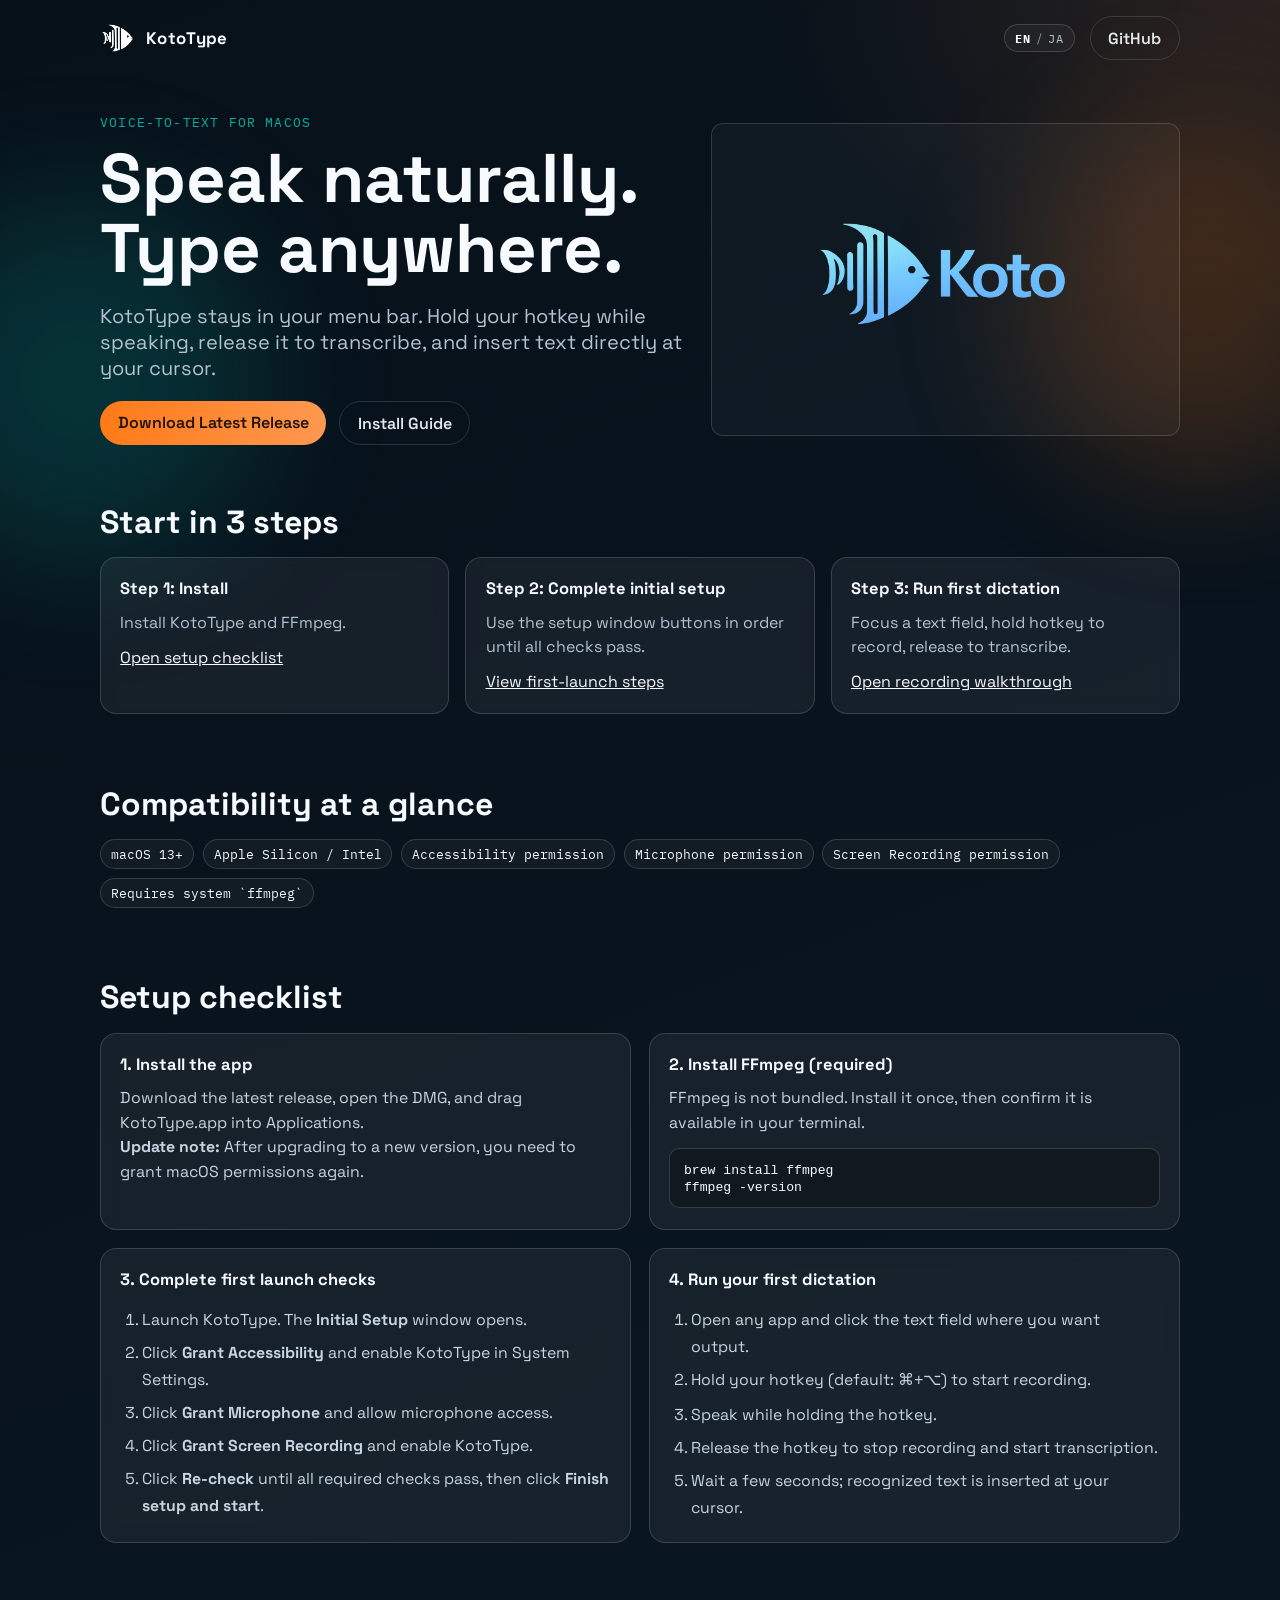
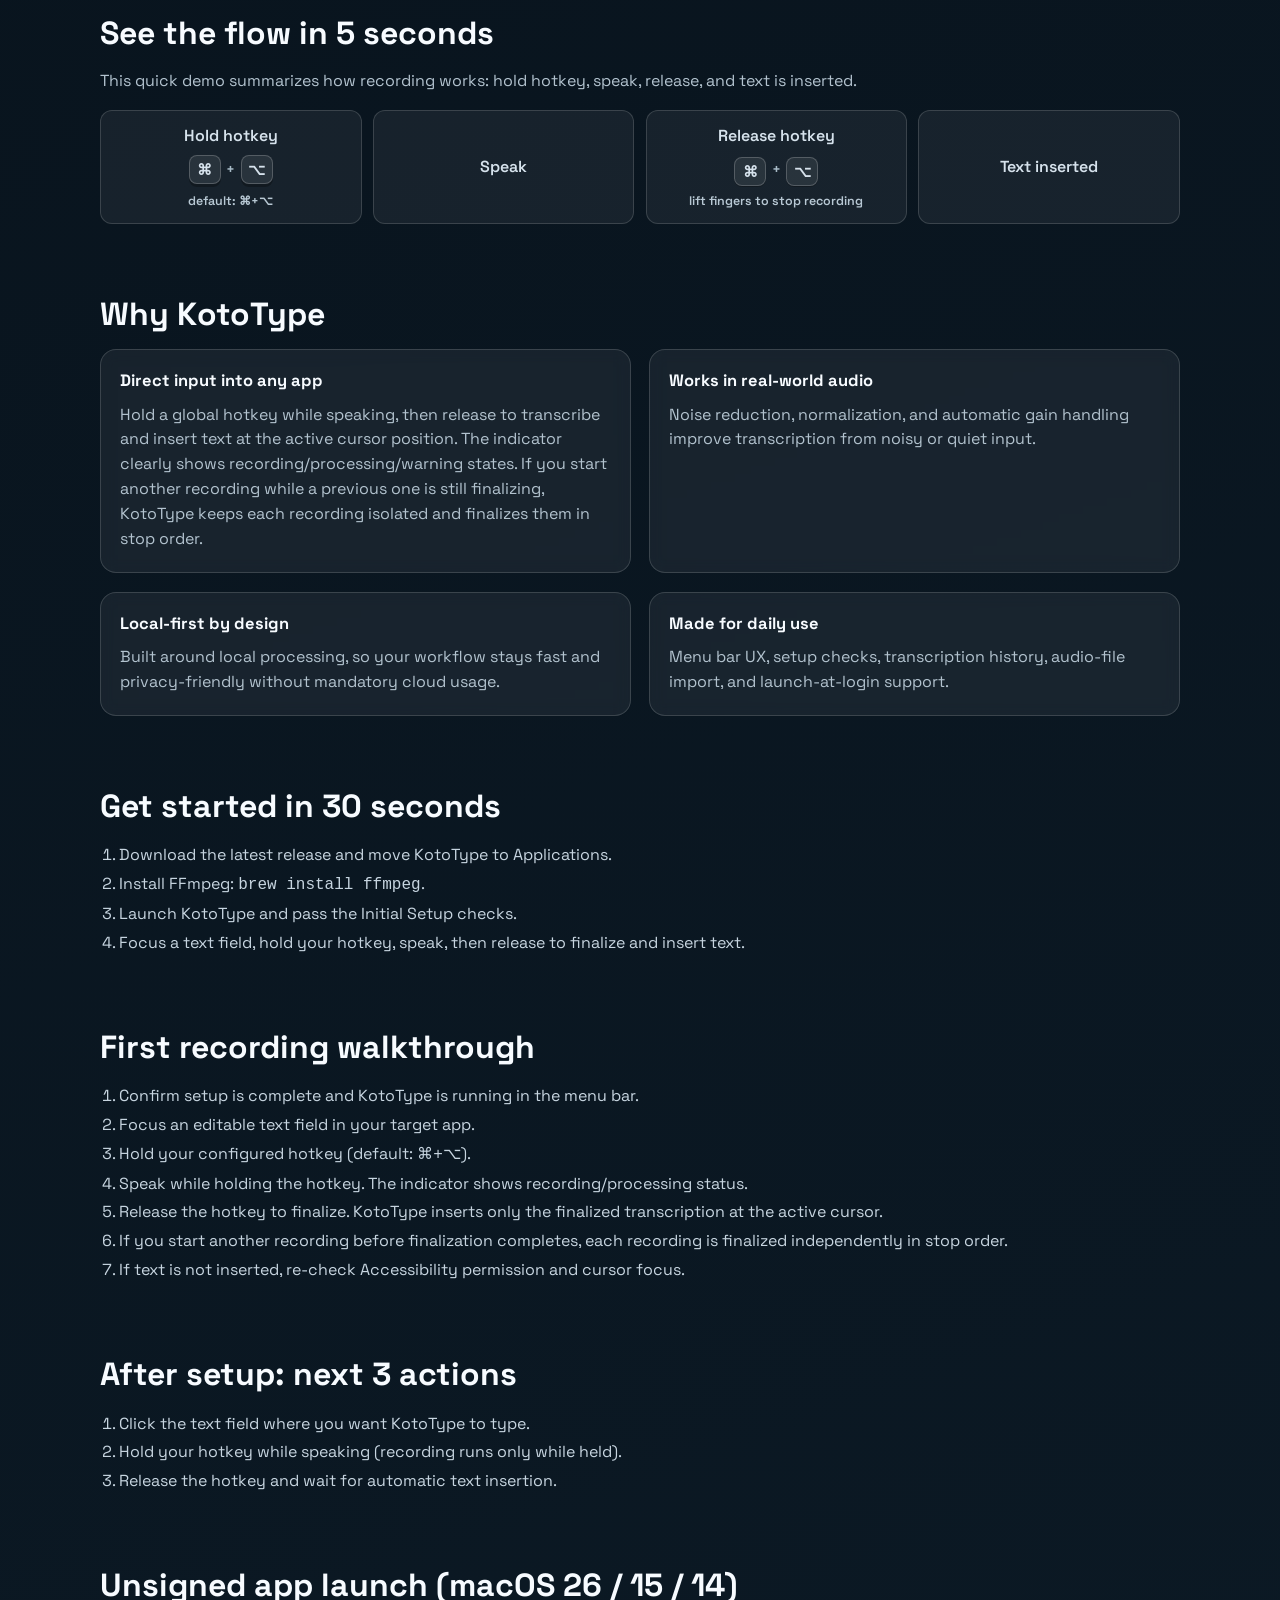
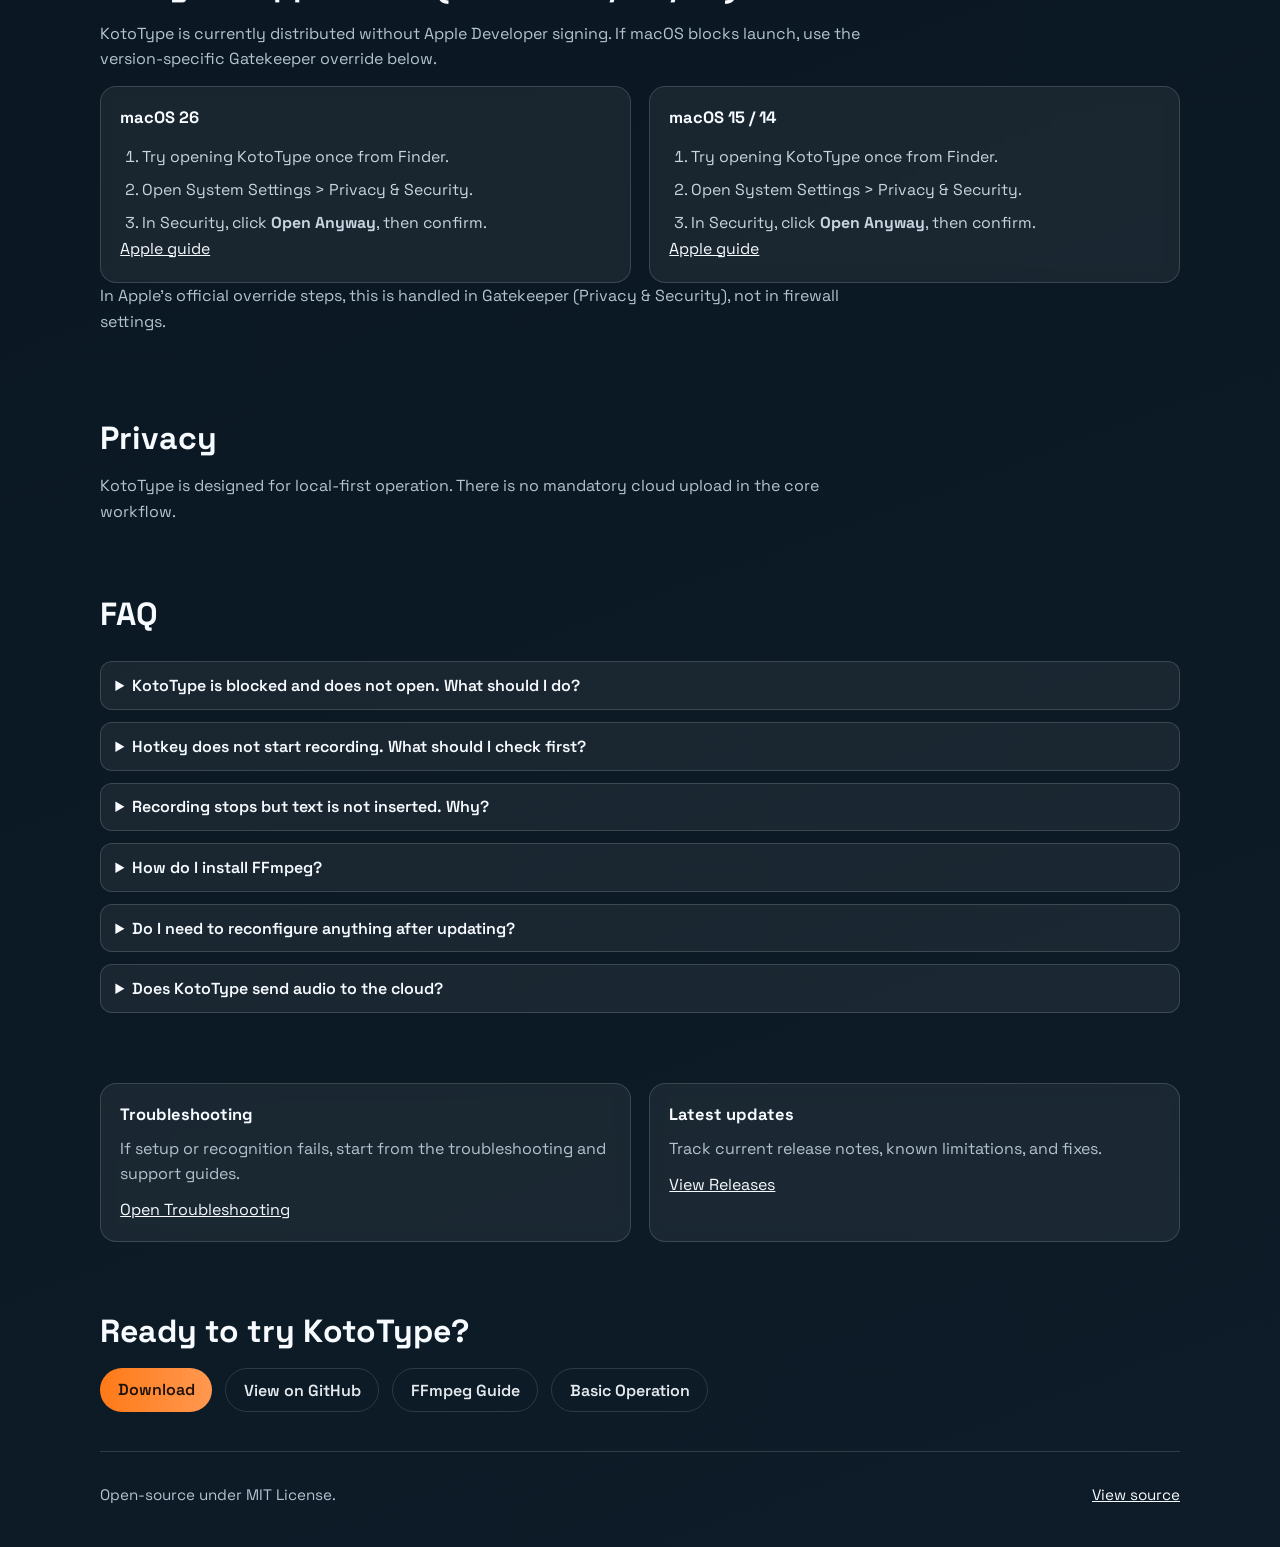
==== docs/index.html @ 1cadffbd "docs: note permission reset after app updates" ====
<!doctype html>
<html lang="en">
  <head>
    <meta charset="UTF-8" />
    <meta name="viewport" content="width=device-width, initial-scale=1.0" />
    <title>KotoType | Voice-to-Text for macOS</title>
    <meta
      name="description"
      content="KotoType is a local-first voice-to-text app for macOS. Hold your hotkey to record, release to transcribe, and insert text at your cursor."
    />
    <meta name="robots" content="index,follow,max-image-preview:large" />
    <meta
      name="google-site-verification"
      content="pGpaqomDQhOY9S0FpVai7gdUDKDtDe-g0eMbrpNUkTs"
    />
    <meta name="theme-color" content="#0b1020" />
    <link rel="canonical" href="https://ymuichiro.github.io/koto-type/" />
    <link
      rel="alternate"
      hreflang="en"
      href="https://ymuichiro.github.io/koto-type/"
    />
    <link
      rel="alternate"
      hreflang="ja"
      href="https://ymuichiro.github.io/koto-type/ja/index.html"
    />
    <link
      rel="alternate"
      hreflang="x-default"
      href="https://ymuichiro.github.io/koto-type/"
    />
    <meta property="og:type" content="website" />
    <meta property="og:site_name" content="KotoType" />
    <meta property="og:locale" content="en_US" />
    <meta property="og:locale:alternate" content="ja_JP" />
    <meta property="og:title" content="KotoType | Voice-to-Text for macOS" />
    <meta
      property="og:description"
      content="Speak naturally and insert text directly at your cursor. KotoType is a local-first voice-to-text app for macOS."
    />
    <meta property="og:url" content="https://ymuichiro.github.io/koto-type/" />
    <meta
      property="og:image"
      content="https://ymuichiro.github.io/koto-type/assets/og-image-1200x630.png"
    />
    <meta property="og:image:width" content="1200" />
    <meta property="og:image:height" content="630" />
    <meta
      property="og:image:alt"
      content="KotoType: Speak naturally. Type anywhere on macOS."
    />
    <meta name="twitter:card" content="summary_large_image" />
    <meta name="twitter:title" content="KotoType | Voice-to-Text for macOS" />
    <meta
      name="twitter:description"
      content="Speak naturally and insert text directly at your cursor with a local-first macOS dictation workflow."
    />
    <meta
      name="twitter:image"
      content="https://ymuichiro.github.io/koto-type/assets/og-image-1200x630.png"
    />
    <meta
      name="twitter:image:alt"
      content="KotoType: Speak naturally. Type anywhere on macOS."
    />
    <link rel="preconnect" href="https://fonts.googleapis.com" />
    <link rel="preconnect" href="https://fonts.gstatic.com" crossorigin />
    <link
      href="https://fonts.googleapis.com/css2?family=Space+Grotesk:wght@400;500;700&family=IBM+Plex+Mono:wght@400;600&display=swap"
      rel="stylesheet"
    />
    <link rel="icon" type="image/png" href="./assets/icon.png" />
    <link rel="apple-touch-icon" href="./assets/icon.png" />
    <link rel="stylesheet" href="./styles.css" />
    <script type="application/ld+json">
      {
        "@context": "https://schema.org",
        "@type": "SoftwareApplication",
        "name": "KotoType",
        "applicationCategory": "ProductivityApplication",
        "operatingSystem": "macOS",
        "offers": {
          "@type": "Offer",
          "price": "0",
          "priceCurrency": "USD"
        },
        "url": "https://ymuichiro.github.io/koto-type/",
        "description": "KotoType is a local-first voice-to-text app for macOS that inserts transcribed text directly at your cursor.",
        "image": "https://ymuichiro.github.io/koto-type/assets/og-image-1200x630.png"
      }
    </script>
  </head>
  <body>
    <div class="bg-glow bg-glow-left" aria-hidden="true"></div>
    <div class="bg-glow bg-glow-right" aria-hidden="true"></div>
    <header class="site-header">
      <img class="logo" src="./assets/icon-light.png" alt="KotoType icon" />
      <span class="brand">KotoType</span>
      <nav class="lang-switch" aria-label="Language switcher">
        <a class="lang-link active" href="./en/index.html" lang="en" aria-current="page">EN</a>
        <span class="lang-divider" aria-hidden="true">/</span>
        <a class="lang-link" href="./ja/index.html" lang="ja">JA</a>
      </nav>
      <a class="btn btn-ghost header-github" href="https://github.com/ymuichiro/koto-type" target="_blank" rel="noreferrer">GitHub</a>
    </header>

    <main>
      <section class="hero reveal">
        <div class="hero-main">
          <p class="eyebrow">Voice-to-Text for macOS</p>
          <h1>Speak naturally. Type anywhere.</h1>
          <p class="lead">
            KotoType stays in your menu bar. Hold your hotkey while speaking, release it to transcribe, and insert text directly at your cursor.
          </p>
          <div class="hero-actions">
            <a class="btn btn-primary" href="https://github.com/ymuichiro/koto-type/releases/latest" target="_blank" rel="noreferrer">Download Latest Release</a>
            <a class="btn btn-ghost" href="https://github.com/ymuichiro/koto-type#installation" target="_blank" rel="noreferrer">Install Guide</a>
          </div>
        </div>
        <img class="hero-banner" src="./assets/banner.png" alt="KotoType banner" />
      </section>

      <section class="quickstart reveal">
        <h2>Start in 3 steps</h2>
        <div class="quickstart-grid">
          <article class="card">
            <h3>Step 1: Install</h3>
            <p>Install KotoType and FFmpeg.</p>
            <a href="#setup-checklist">Open setup checklist</a>
          </article>
          <article class="card">
            <h3>Step 2: Complete initial setup</h3>
            <p>Use the setup window buttons in order until all checks pass.</p>
            <a href="#setup-checklist">View first-launch steps</a>
          </article>
          <article class="card">
            <h3>Step 3: Run first dictation</h3>
            <p>Focus a text field, hold hotkey to record, release to transcribe.</p>
            <a href="#first-recording">Open recording walkthrough</a>
          </article>
        </div>
      </section>

      <section class="compat reveal">
        <h2>Compatibility at a glance</h2>
        <div class="chip-row">
          <span class="chip">macOS 13+</span>
          <span class="chip">Apple Silicon / Intel</span>
          <span class="chip">Accessibility permission</span>
          <span class="chip">Microphone permission</span>
          <span class="chip">Screen Recording permission</span>
          <span class="chip">Requires system `ffmpeg`</span>
        </div>
      </section>

      <section class="setup reveal" id="setup-checklist">
        <h2>Setup checklist</h2>
        <div class="grid">
          <article class="card">
            <h3>1. Install the app</h3>
            <p>Download the latest release, open the DMG, and drag KotoType.app into Applications.</p>
            <p><strong>Update note:</strong> After upgrading to a new version, you need to grant macOS permissions again.</p>
          </article>
          <article class="card">
            <h3>2. Install FFmpeg (required)</h3>
            <p>FFmpeg is not bundled. Install it once, then confirm it is available in your terminal.</p>
            <pre class="command"><code>brew install ffmpeg
ffmpeg -version</code></pre>
          </article>
          <article class="card">
            <h3>3. Complete first launch checks</h3>
            <ol>
              <li>Launch KotoType. The <strong>Initial Setup</strong> window opens.</li>
              <li>Click <strong>Grant Accessibility</strong> and enable KotoType in System Settings.</li>
              <li>Click <strong>Grant Microphone</strong> and allow microphone access.</li>
              <li>Click <strong>Grant Screen Recording</strong> and enable KotoType.</li>
              <li>Click <strong>Re-check</strong> until all required checks pass, then click <strong>Finish setup and start</strong>.</li>
            </ol>
          </article>
          <article class="card">
            <h3>4. Run your first dictation</h3>
            <ol>
              <li>Open any app and click the text field where you want output.</li>
              <li>Hold your hotkey (default: <code>⌘+⌥</code>) to start recording.</li>
              <li>Speak while holding the hotkey.</li>
              <li>Release the hotkey to stop recording and start transcription.</li>
              <li>Wait a few seconds; recognized text is inserted at your cursor.</li>
            </ol>
          </article>
        </div>
      </section>

      <section class="demo reveal">
        <h2>See the flow in 5 seconds</h2>
        <p class="section-copy">
          This quick demo summarizes how recording works: hold hotkey, speak, release, and text is inserted.
        </p>
        <div class="demo-strip" aria-label="Quick visual walkthrough">
          <div class="demo-step demo-step-hold">
            <span class="demo-step-label">Hold hotkey</span>
            <span class="hotkey-visual" aria-hidden="true">
              <span class="keycap">⌘</span>
              <span class="key-plus">+</span>
              <span class="keycap">⌥</span>
            </span>
            <span class="demo-step-sub">default: ⌘+⌥</span>
          </div>
          <div class="demo-step">Speak</div>
          <div class="demo-step demo-step-release">
            <span class="demo-step-label">Release hotkey</span>
            <span class="hotkey-visual" aria-hidden="true">
              <span class="keycap">⌘</span>
              <span class="key-plus">+</span>
              <span class="keycap">⌥</span>
            </span>
            <span class="demo-step-sub">lift fingers to stop recording</span>
          </div>
          <div class="demo-step">Text inserted</div>
        </div>
      </section>

      <section class="strengths">
        <h2 class="reveal">Why KotoType</h2>
        <div class="grid">
          <article class="card reveal">
            <h3>Direct input into any app</h3>
            <p>
              Hold a global hotkey while speaking, then release to transcribe and insert text at the active cursor position.
              The indicator clearly shows recording/processing/warning states.
              If you start another recording while a previous one is still finalizing, KotoType keeps each recording isolated and finalizes them in stop order.
            </p>
          </article>
          <article class="card reveal">
            <h3>Works in real-world audio</h3>
            <p>
              Noise reduction, normalization, and automatic gain handling improve transcription from noisy or quiet input.
            </p>
          </article>
          <article class="card reveal">
            <h3>Local-first by design</h3>
            <p>
              Built around local processing, so your workflow stays fast and privacy-friendly without mandatory cloud usage.
            </p>
          </article>
          <article class="card reveal">
            <h3>Made for daily use</h3>
            <p>
              Menu bar UX, setup checks, transcription history, audio-file import, and launch-at-login support.
            </p>
          </article>
        </div>
      </section>

      <section class="flow reveal">
        <h2>Get started in 30 seconds</h2>
        <ol>
          <li>Download the latest release and move KotoType to Applications.</li>
          <li>Install FFmpeg: <code>brew install ffmpeg</code>.</li>
          <li>Launch KotoType and pass the Initial Setup checks.</li>
          <li>Focus a text field, hold your hotkey, speak, then release to finalize and insert text.</li>
        </ol>
      </section>

      <section class="flow reveal" id="first-recording">
        <h2>First recording walkthrough</h2>
        <ol>
          <li>Confirm setup is complete and KotoType is running in the menu bar.</li>
          <li>Focus an editable text field in your target app.</li>
          <li>Hold your configured hotkey (default: <code>⌘+⌥</code>).</li>
          <li>Speak while holding the hotkey. The indicator shows recording/processing status.</li>
          <li>Release the hotkey to finalize. KotoType inserts only the finalized transcription at the active cursor.</li>
          <li>If you start another recording before finalization completes, each recording is finalized independently in stop order.</li>
          <li>If text is not inserted, re-check Accessibility permission and cursor focus.</li>
        </ol>
      </section>

      <section class="flow reveal">
        <h2>After setup: next 3 actions</h2>
        <ol>
          <li>Click the text field where you want KotoType to type.</li>
          <li>Hold your hotkey while speaking (recording runs only while held).</li>
          <li>Release the hotkey and wait for automatic text insertion.</li>
        </ol>
      </section>

      <section class="setup reveal">
        <h2>Unsigned app launch (macOS 26 / 15 / 14)</h2>
        <p class="section-copy">
          KotoType is currently distributed without Apple Developer signing. If macOS blocks launch, use the version-specific Gatekeeper override below.
        </p>
        <div class="grid">
          <article class="card">
            <h3>macOS 26</h3>
            <ol>
              <li>Try opening KotoType once from Finder.</li>
              <li>Open System Settings &gt; Privacy &amp; Security.</li>
              <li>In Security, click <strong>Open Anyway</strong>, then confirm.</li>
            </ol>
            <p><a href="https://support.apple.com/guide/mac-help/open-a-mac-app-from-an-unknown-developer-mh40616/mac" target="_blank" rel="noreferrer">Apple guide</a></p>
          </article>
          <article class="card">
            <h3>macOS 15 / 14</h3>
            <ol>
              <li>Try opening KotoType once from Finder.</li>
              <li>Open System Settings &gt; Privacy &amp; Security.</li>
              <li>In Security, click <strong>Open Anyway</strong>, then confirm.</li>
            </ol>
            <p><a href="https://support.apple.com/guide/mac-help/open-a-mac-app-from-an-unknown-developer-mh40616/mac" target="_blank" rel="noreferrer">Apple guide</a></p>
          </article>
        </div>
        <p class="section-copy">In Apple’s official override steps, this is handled in Gatekeeper (Privacy &amp; Security), not in firewall settings.</p>
      </section>

      <section class="privacy reveal">
        <h2>Privacy</h2>
        <p class="section-copy">
          KotoType is designed for local-first operation. There is no mandatory cloud upload in the core workflow.
        </p>
      </section>

      <section class="faq reveal">
        <h2>FAQ</h2>
        <details>
          <summary>KotoType is blocked and does not open. What should I do?</summary>
          <p>Open System Settings &gt; Privacy &amp; Security and click <code>Open Anyway</code> for KotoType, then reopen the app.</p>
        </details>
        <details>
          <summary>Hotkey does not start recording. What should I check first?</summary>
          <p>Re-check Accessibility permission and confirm KotoType is enabled in System Settings &gt; Privacy &amp; Security &gt; Accessibility.</p>
        </details>
        <details>
          <summary>Recording stops but text is not inserted. Why?</summary>
          <p>Make sure the target app has an active editable cursor and re-check Accessibility permission from the setup window.</p>
        </details>
        <details>
          <summary>How do I install FFmpeg?</summary>
          <p>Run <code>brew install ffmpeg</code> in Terminal, then verify with <code>ffmpeg -version</code>.</p>
        </details>
        <details>
          <summary>Do I need to reconfigure anything after updating?</summary>
          <p>Yes. After upgrading to a new version, macOS permissions for <code>Accessibility</code>, <code>Microphone</code>, and <code>Screen Recording</code> need to be granted again. Restart KotoType if needed and complete the setup checks again before dictation.</p>
        </details>
        <details>
          <summary>Does KotoType send audio to the cloud?</summary>
          <p>Core usage is local-first and does not require mandatory cloud upload.</p>
        </details>
      </section>

      <section class="support-grid reveal">
        <article class="card">
          <h3>Troubleshooting</h3>
          <p>If setup or recognition fails, start from the troubleshooting and support guides.</p>
          <a href="https://github.com/ymuichiro/koto-type#troubleshooting" target="_blank" rel="noreferrer">Open Troubleshooting</a>
        </article>
        <article class="card">
          <h3>Latest updates</h3>
          <p>Track current release notes, known limitations, and fixes.</p>
          <a href="https://github.com/ymuichiro/koto-type/releases" target="_blank" rel="noreferrer">View Releases</a>
        </article>
      </section>

      <section class="cta-block reveal">
        <h2>Ready to try KotoType?</h2>
        <div class="hero-actions">
          <a class="btn btn-primary" href="https://github.com/ymuichiro/koto-type/releases/latest" target="_blank" rel="noreferrer">Download</a>
          <a class="btn btn-ghost btn-inline" href="https://github.com/ymuichiro/koto-type" target="_blank" rel="noreferrer">View on GitHub</a>
          <a class="btn btn-ghost btn-inline" href="https://github.com/ymuichiro/koto-type#install-ffmpeg-required" target="_blank" rel="noreferrer">FFmpeg Guide</a>
          <a class="btn btn-ghost btn-inline" href="https://github.com/ymuichiro/koto-type#basic-operation" target="_blank" rel="noreferrer">Basic Operation</a>
        </div>
      </section>
    </main>

    <footer class="site-footer reveal">
      <p>Open-source under MIT License.</p>
      <a href="https://github.com/ymuichiro/koto-type" target="_blank" rel="noreferrer">View source</a>
    </footer>

    <script src="./script.js"></script>
  </body>
</html>
---- docs/styles.css ----
:root {
  --bg: #07111a;
  --bg-soft: #0d1c28;
  --text: #f7fbff;
  --muted: #b3c3cf;
  --brand: #ff7a18;
  --brand-2: #00b3a4;
  --card: rgba(255, 255, 255, 0.06);
  --card-border: rgba(255, 255, 255, 0.15);
}

* {
  box-sizing: border-box;
}

html,
body {
  margin: 0;
  padding: 0;
}

body {
  font-family: "Space Grotesk", "Avenir Next", "Segoe UI", sans-serif;
  color: var(--text);
  background:
    radial-gradient(900px 600px at 15% -15%, #153447 0%, rgba(21, 52, 71, 0) 60%),
    radial-gradient(800px 500px at 100% 0%, #2b2320 0%, rgba(43, 35, 32, 0) 65%),
    linear-gradient(160deg, var(--bg) 0%, var(--bg-soft) 100%);
  min-height: 100vh;
}

.bg-glow {
  position: fixed;
  width: 360px;
  height: 360px;
  border-radius: 50%;
  filter: blur(70px);
  opacity: 0.2;
  pointer-events: none;
  z-index: -1;
}

.bg-glow-left {
  background: var(--brand-2);
  left: -100px;
  top: 200px;
}

.bg-glow-right {
  background: var(--brand);
  right: -100px;
  top: 120px;
}

.site-header,
main,
.site-footer {
  width: min(1080px, calc(100% - 2.8rem));
  margin: 0 auto;
}

.site-header {
  display: flex;
  align-items: center;
  gap: 0.75rem;
  padding: 1rem 0;
}

.logo {
  width: 34px;
  height: 34px;
}

.brand {
  font-size: 1.05rem;
  font-weight: 700;
  letter-spacing: 0.02em;
}

.btn {
  display: inline-block;
  text-decoration: none;
  font-weight: 600;
  border-radius: 999px;
  padding: 0.66rem 1.1rem;
  transition: transform 160ms ease, opacity 160ms ease, border-color 160ms ease;
}

.btn:hover {
  transform: translateY(-1px);
}

.btn-primary {
  background: linear-gradient(90deg, var(--brand) 0%, #ff9850 100%);
  color: #1f1208;
}

.btn-ghost {
  border: 1px solid var(--card-border);
  color: var(--text);
  opacity: 0.92;
}

.lang-switch {
  margin-left: auto;
  display: inline-flex;
  align-items: center;
  gap: 0.4rem;
  padding: 0.3rem 0.62rem;
  border-radius: 999px;
  border: 1px solid var(--card-border);
  background: rgba(255, 255, 255, 0.04);
}

.lang-link {
  text-decoration: none;
  font-family: "IBM Plex Mono", "SF Mono", Menlo, monospace;
  text-transform: uppercase;
  letter-spacing: 0.06em;
  color: var(--muted);
  font-size: 0.78rem;
  line-height: 1;
}

.lang-link:hover {
  color: var(--text);
}

.lang-link.active {
  color: var(--text);
  font-weight: 700;
}

.lang-divider {
  color: #7f95a4;
  font-size: 0.76rem;
}

.site-header .header-github {
  margin-left: 0.2rem;
}

.hero {
  display: grid;
  grid-template-columns: minmax(0, 1.2fr) minmax(280px, 0.95fr);
  grid-template-areas: "main banner";
  gap: 1.15rem 1.2rem;
  align-items: center;
  padding: 2.4rem 0 1.4rem;
}

.hero-main {
  grid-area: main;
}

.eyebrow {
  font-family: "IBM Plex Mono", "SF Mono", Menlo, monospace;
  text-transform: uppercase;
  letter-spacing: 0.09em;
  color: var(--brand-2);
  font-size: 0.82rem;
  margin: 0;
}

h1 {
  margin: 0.7rem 0;
  line-height: 1.02;
  font-size: clamp(2rem, 6.3vw, 4.3rem);
}

.lead {
  color: var(--muted);
  max-width: 720px;
  font-size: clamp(1rem, 2.2vw, 1.25rem);
}

.hero-actions {
  display: flex;
  flex-wrap: wrap;
  gap: 0.8rem;
  margin-top: 1.1rem;
}

.hero-banner {
  grid-area: banner;
  width: 100%;
  max-width: 520px;
  justify-self: end;
  margin-top: 0;
  border-radius: 12px;
  border: 1px solid var(--card-border);
  background: rgba(255, 255, 255, 0.03);
}

section {
  padding: 2.2rem 0;
}

h2 {
  font-size: clamp(1.4rem, 3.2vw, 2rem);
  line-height: 1.2;
  margin: 0 0 1rem;
}

.section-copy {
  margin: 0;
  color: var(--muted);
  line-height: 1.6;
  max-width: 760px;
}

.grid {
  display: grid;
  grid-template-columns: repeat(2, minmax(0, 1fr));
  gap: 1.15rem;
}

.quickstart-grid {
  display: grid;
  grid-template-columns: repeat(3, minmax(0, 1fr));
  gap: 1rem;
}

.quickstart .card a {
  display: inline-block;
  margin-top: 0.7rem;
  color: var(--text);
}

.card {
  background: var(--card);
  border: 1px solid var(--card-border);
  border-radius: 16px;
  padding: 1.25rem 1.2rem 1.3rem;
  backdrop-filter: blur(7px);
}

.card h3 {
  margin: 0 0 0.72rem;
  font-size: 1.03rem;
}

.card p {
  margin: 0;
  color: var(--muted);
  line-height: 1.55;
}

.card ol {
  margin: 0.7rem 0 0;
  padding-left: 1.2rem;
  color: var(--muted);
  line-height: 1.6;
}

.setup .card p,
.setup .card ol {
  color: #c7d5e0;
  font-size: 0.99rem;
}

.setup .card li + li {
  margin-top: 0.36rem;
}

.setup .card ol {
  margin-top: 0.95rem;
  padding-left: 1.35rem;
  line-height: 1.72;
}

.setup .section-copy {
  margin-bottom: 0.9rem;
}

.card a {
  color: var(--text);
}

.command {
  margin: 0.8rem 0 0;
  padding: 0.75rem 0.85rem;
  border-radius: 10px;
  border: 1px solid var(--card-border);
  background: rgba(0, 0, 0, 0.25);
  color: var(--text);
  font-family: "IBM Plex Mono", "SF Mono", Menlo, monospace;
  font-size: 0.82rem;
  overflow-x: auto;
}

.flow ol {
  margin: 0;
  padding-left: 1.2rem;
  color: #c7d5e0;
  font-size: 1rem;
  line-height: 1.8;
}

.demo-strip {
  margin-top: 1rem;
  display: grid;
  grid-template-columns: repeat(4, minmax(0, 1fr));
  gap: 0.7rem;
}

.demo-step {
  border: 1px solid var(--card-border);
  border-radius: 12px;
  background: var(--card);
  padding: 0.9rem 0.8rem;
  text-align: center;
  font-weight: 600;
  display: flex;
  flex-direction: column;
  align-items: center;
  justify-content: center;
  gap: 0.45rem;
  color: #d6e2ec;
  animation: demoPulse 6s ease-in-out infinite;
}

.demo-step-label {
  font-weight: 600;
}

.demo-step-sub {
  font-size: 0.78rem;
  color: #b8c8d4;
}

.hotkey-visual {
  position: relative;
  display: inline-flex;
  align-items: center;
  gap: 0.35rem;
  padding: 0.12rem 0;
}

.keycap {
  min-width: 2rem;
  height: 1.8rem;
  display: grid;
  place-items: center;
  border-radius: 8px;
  border: 1px solid rgba(255, 255, 255, 0.2);
  background: rgba(255, 255, 255, 0.08);
  box-shadow: 0 3px 0 rgba(0, 0, 0, 0.28);
  font-family: "IBM Plex Mono", "SF Mono", Menlo, monospace;
  font-size: 0.92rem;
}

.key-plus {
  color: #a9bcc8;
  font-size: 0.9rem;
}

.demo-step-hold .keycap {
  animation: holdKeysPress 6s ease-in-out infinite;
}

.demo-step-release .keycap {
  transform: translateY(2px);
  box-shadow: 0 1px 0 rgba(0, 0, 0, 0.25);
  animation: releaseKeysUp 6s ease-in-out infinite;
  animation-delay: 3s;
}

.demo-step-release .hotkey-visual::after {
  content: "";
  position: absolute;
  inset: -0.3rem;
  border-radius: 10px;
  border: 1px solid rgba(255, 122, 24, 0.55);
  opacity: 0;
  animation: releaseRing 6s ease-out infinite;
  animation-delay: 3s;
}

.demo-step:nth-child(1) {
  animation-delay: 0s;
}

.demo-step:nth-child(2) {
  animation-delay: 1.5s;
}

.demo-step:nth-child(3) {
  animation-delay: 3s;
}

.demo-step:nth-child(4) {
  animation-delay: 4.5s;
}

@keyframes demoPulse {
  0%,
  75%,
  100% {
    transform: translateY(0);
    border-color: var(--card-border);
    box-shadow: none;
  }
  18% {
    transform: translateY(-2px);
    border-color: rgba(255, 122, 24, 0.7);
    box-shadow: 0 0 0 2px rgba(255, 122, 24, 0.17);
  }
}

@keyframes holdKeysPress {
  0%,
  75%,
  100% {
    transform: translateY(0);
    box-shadow: 0 3px 0 rgba(0, 0, 0, 0.28);
    background: rgba(255, 255, 255, 0.08);
  }
  18%,
  30% {
    transform: translateY(2px);
    box-shadow: 0 1px 0 rgba(0, 0, 0, 0.2);
    background: rgba(0, 179, 164, 0.15);
  }
}

@keyframes releaseKeysUp {
  0%,
  12%,
  100% {
    transform: translateY(2px);
    box-shadow: 0 1px 0 rgba(0, 0, 0, 0.25);
    background: rgba(255, 255, 255, 0.08);
  }
  20% {
    transform: translateY(-4px);
    box-shadow: 0 5px 0 rgba(0, 0, 0, 0.3);
    background: rgba(255, 122, 24, 0.18);
  }
  28% {
    transform: translateY(0);
    box-shadow: 0 3px 0 rgba(0, 0, 0, 0.24);
  }
}

@keyframes releaseRing {
  0%,
  14%,
  100% {
    opacity: 0;
    transform: scale(0.9);
  }
  22% {
    opacity: 0.7;
  }
  36% {
    opacity: 0;
    transform: scale(1.18);
  }
}

.chip-row {
  display: flex;
  flex-wrap: wrap;
  gap: 0.55rem;
}

.chip {
  font-family: "IBM Plex Mono", "SF Mono", Menlo, monospace;
  font-size: 0.8rem;
  padding: 0.35rem 0.62rem;
  border-radius: 999px;
  border: 1px solid var(--card-border);
  background: rgba(255, 255, 255, 0.04);
}

.btn-inline {
  margin-left: 0;
}

.faq {
  display: grid;
  gap: 0.75rem;
}

.faq details {
  background: var(--card);
  border: 1px solid var(--card-border);
  border-radius: 12px;
  padding: 0.8rem 0.9rem;
}

.faq summary {
  cursor: pointer;
  font-weight: 600;
}

.faq p {
  color: var(--muted);
  margin: 0.6rem 0 0;
}

.support-grid {
  display: grid;
  grid-template-columns: repeat(2, minmax(0, 1fr));
  gap: 1.15rem;
}

.support-grid .card a {
  display: inline-block;
  margin-top: 0.8rem;
  color: var(--text);
}

.cta-block {
  padding-bottom: 2.4rem;
}

.site-footer {
  display: flex;
  justify-content: space-between;
  align-items: center;
  border-top: 1px solid var(--card-border);
  color: var(--muted);
  padding: 1.1rem 0 2rem;
  font-size: 0.95rem;
}

.site-footer a {
  color: var(--text);
}

.reveal {
  opacity: 0;
  transform: translateY(14px);
  transition: opacity 400ms ease, transform 400ms ease;
}

.reveal.visible {
  opacity: 1;
  transform: translateY(0);
}

@media (max-width: 820px) {
  .hero {
    grid-template-columns: 1fr;
    grid-template-areas:
      "main"
      "banner";
    gap: 0.95rem;
  }

  .hero-main {
    text-align: center;
  }

  .lead {
    margin-inline: auto;
  }

  .hero-actions {
    justify-content: center;
  }

  .hero-banner {
    justify-self: center;
    max-width: 680px;
    margin-top: 0.35rem;
  }
}

@media (max-width: 760px) {
  .site-header {
    flex-wrap: wrap;
    row-gap: 0.55rem;
  }

  .site-header .header-github {
    margin-left: 0;
  }

  .grid {
    grid-template-columns: 1fr;
    gap: 1rem;
  }

  .quickstart-grid {
    grid-template-columns: 1fr;
  }

  .demo-strip {
    grid-template-columns: 1fr 1fr;
  }

  .support-grid {
    grid-template-columns: 1fr;
  }

  .site-footer {
    flex-direction: column;
    align-items: flex-start;
    gap: 0.4rem;
  }

  .hero-actions {
    gap: 0.62rem;
  }

  h2 {
    font-size: 1.62rem;
  }

  .setup .card p,
  .setup .card ol,
  .flow ol {
    font-size: 0.98rem;
  }

  .card {
    padding: 1.1rem 1rem 1.15rem;
  }
}
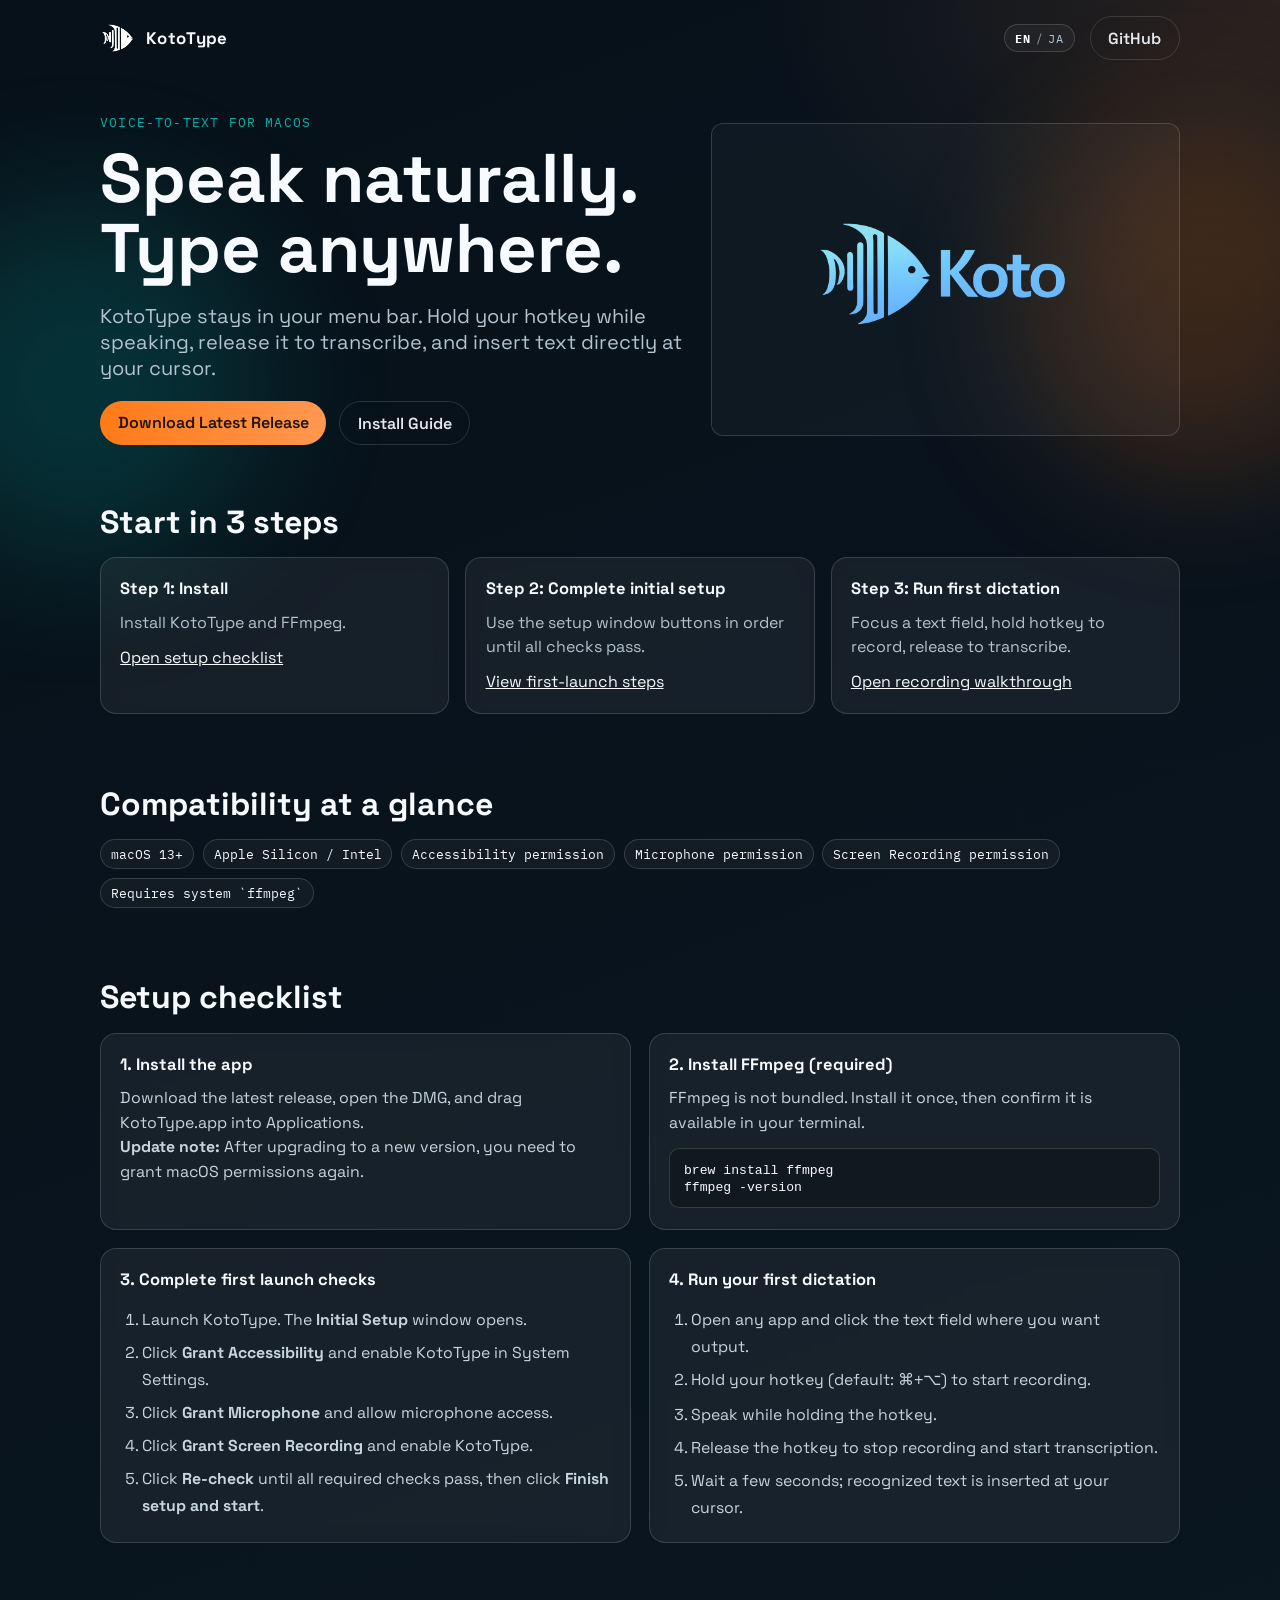
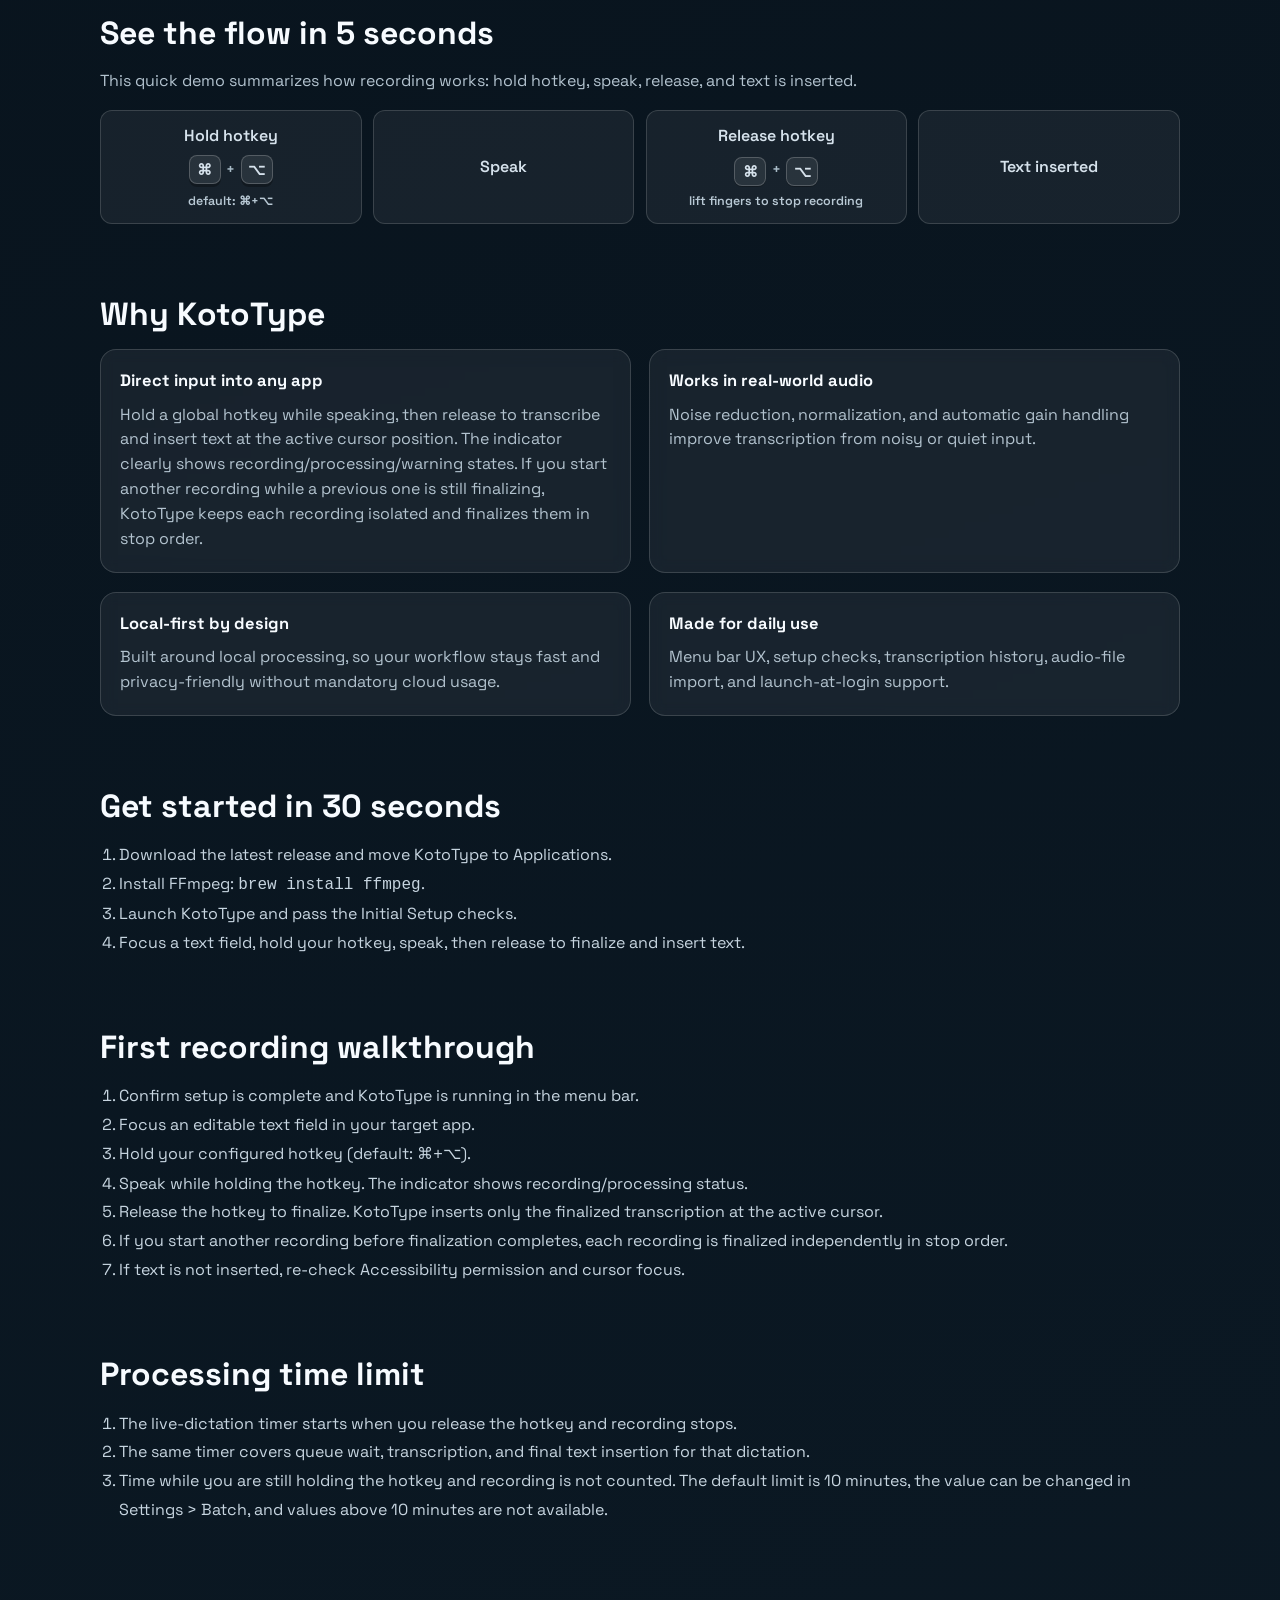
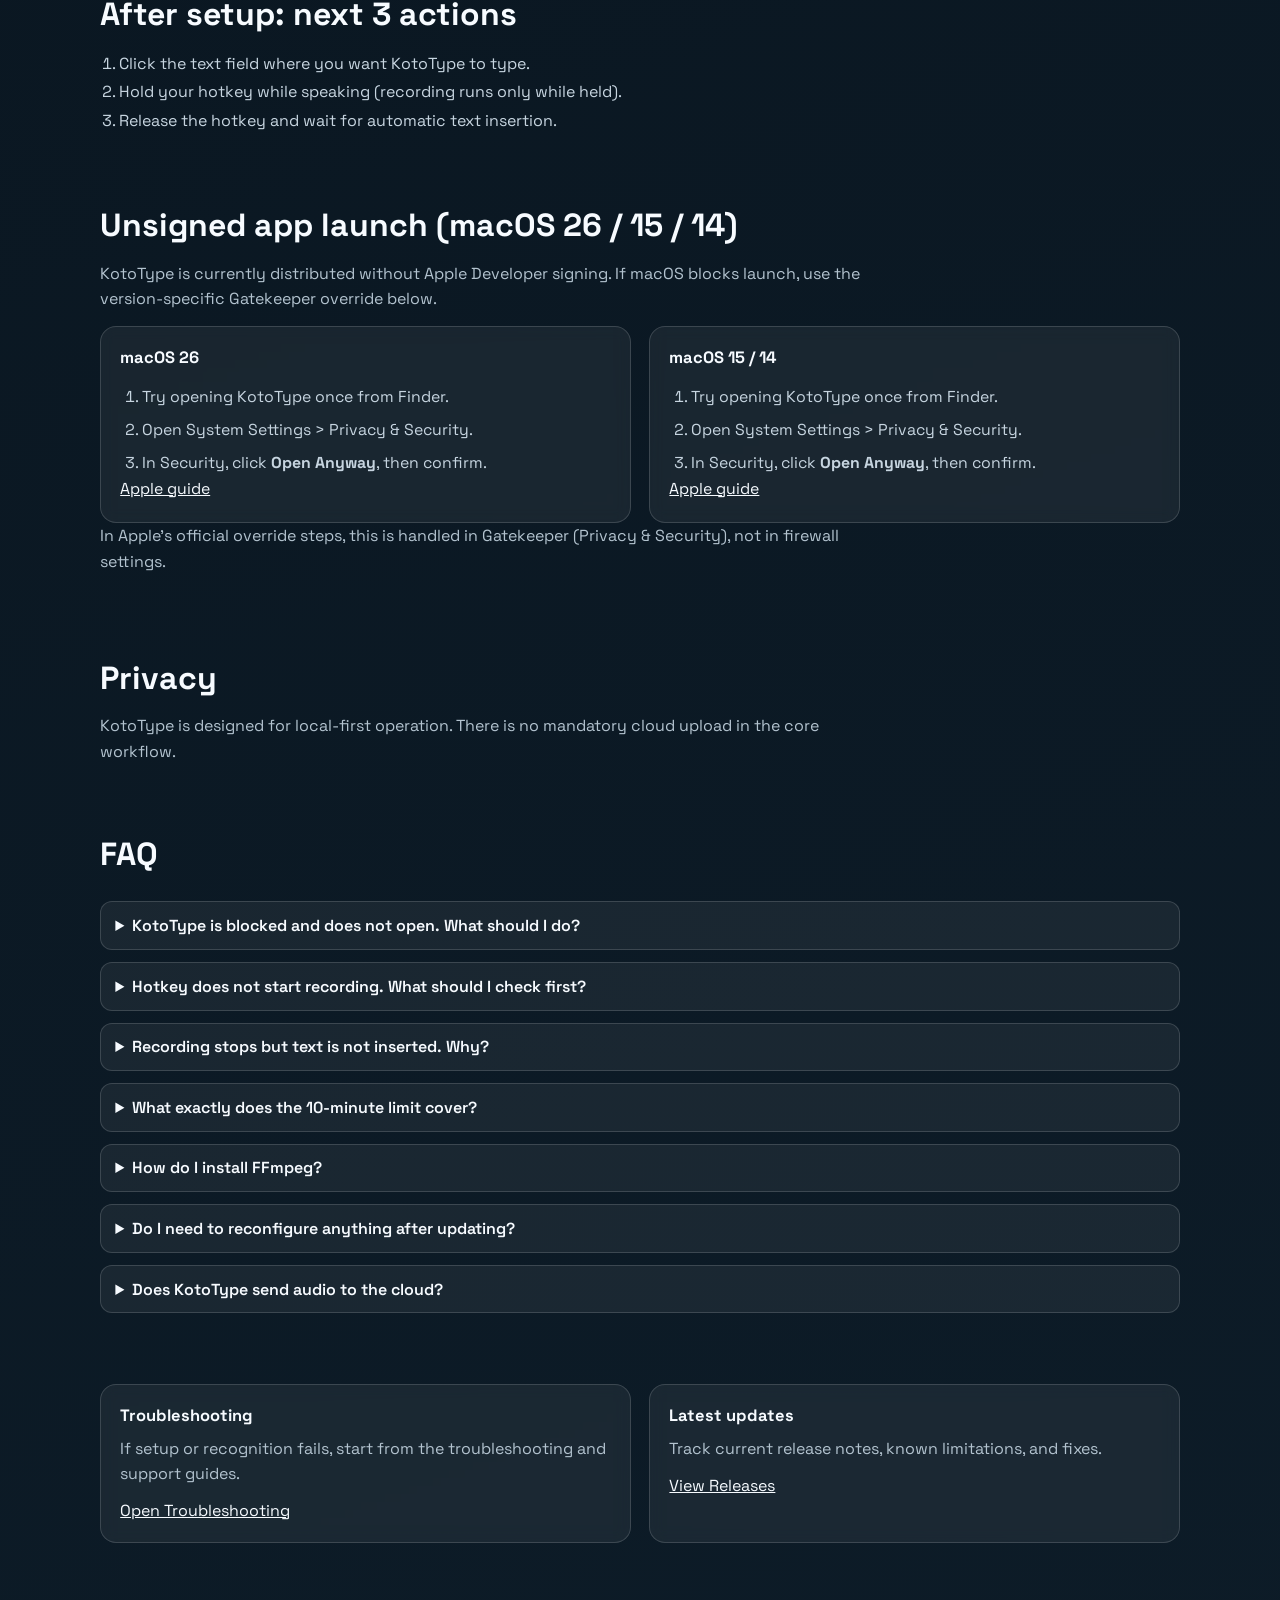
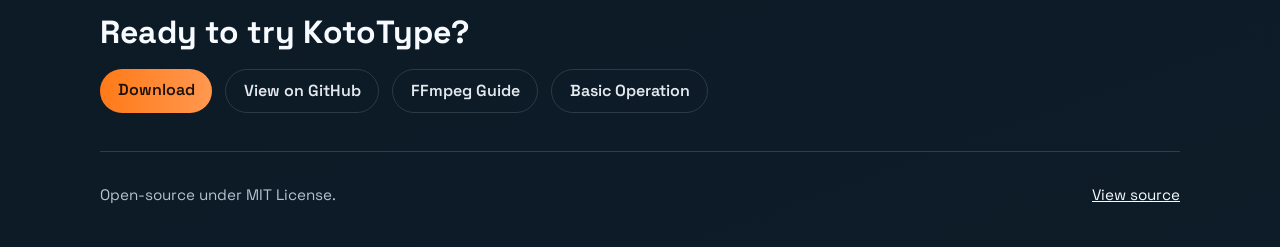
==== commit bea2f5da: "fix: extend recording completion timeout" ====
--- a/docs/index.html
+++ b/docs/index.html
@@ -14,21 +14,21 @@
       content="pGpaqomDQhOY9S0FpVai7gdUDKDtDe-g0eMbrpNUkTs"
     />
     <meta name="theme-color" content="#0b1020" />
-    <link rel="canonical" href="https://ymuichiro.github.io/koto-type/" />
+    <link rel="canonical" href="https://koto-type.notelligent.app/" />
     <link
       rel="alternate"
       hreflang="en"
-      href="https://ymuichiro.github.io/koto-type/"
+      href="https://koto-type.notelligent.app/"
     />
     <link
       rel="alternate"
       hreflang="ja"
-      href="https://ymuichiro.github.io/koto-type/ja/index.html"
+      href="https://koto-type.notelligent.app/ja/index.html"
     />
     <link
       rel="alternate"
       hreflang="x-default"
-      href="https://ymuichiro.github.io/koto-type/"
+      href="https://koto-type.notelligent.app/"
     />
     <meta property="og:type" content="website" />
     <meta property="og:site_name" content="KotoType" />
@@ -39,10 +39,10 @@
       property="og:description"
       content="Speak naturally and insert text directly at your cursor. KotoType is a local-first voice-to-text app for macOS."
     />
-    <meta property="og:url" content="https://ymuichiro.github.io/koto-type/" />
+    <meta property="og:url" content="https://koto-type.notelligent.app/" />
     <meta
       property="og:image"
-      content="https://ymuichiro.github.io/koto-type/assets/og-image-1200x630.png"
+      content="https://koto-type.notelligent.app/assets/og-image-1200x630.png"
     />
     <meta property="og:image:width" content="1200" />
     <meta property="og:image:height" content="630" />
@@ -58,7 +58,7 @@
     />
     <meta
       name="twitter:image"
-      content="https://ymuichiro.github.io/koto-type/assets/og-image-1200x630.png"
+      content="https://koto-type.notelligent.app/assets/og-image-1200x630.png"
     />
     <meta
       name="twitter:image:alt"
@@ -85,9 +85,9 @@
           "price": "0",
           "priceCurrency": "USD"
         },
-        "url": "https://ymuichiro.github.io/koto-type/",
+        "url": "https://koto-type.notelligent.app/",
         "description": "KotoType is a local-first voice-to-text app for macOS that inserts transcribed text directly at your cursor.",
-        "image": "https://ymuichiro.github.io/koto-type/assets/og-image-1200x630.png"
+        "image": "https://koto-type.notelligent.app/assets/og-image-1200x630.png"
       }
     </script>
   </head>
@@ -276,6 +276,15 @@
       </section>
 
       <section class="flow reveal">
+        <h2>Processing time limit</h2>
+        <ol>
+          <li>The live-dictation timer starts when you release the hotkey and recording stops.</li>
+          <li>The same timer covers queue wait, transcription, and final text insertion for that dictation.</li>
+          <li>Time while you are still holding the hotkey and recording is not counted. The default limit is 10 minutes, the value can be changed in Settings &gt; Batch, and values above 10 minutes are not available.</li>
+        </ol>
+      </section>
+
+      <section class="flow reveal">
         <h2>After setup: next 3 actions</h2>
         <ol>
           <li>Click the text field where you want KotoType to type.</li>
@@ -332,6 +341,10 @@
         <details>
           <summary>Recording stops but text is not inserted. Why?</summary>
           <p>Make sure the target app has an active editable cursor and re-check Accessibility permission from the setup window.</p>
+        </details>
+        <details>
+          <summary>What exactly does the 10-minute limit cover?</summary>
+          <p>It starts after you release the hotkey and recording stops. It covers queue wait, transcription, and final text insertion for live dictation. Recording time while you are still holding the hotkey is not counted. The default is 10 minutes, you can change it in Settings &gt; Batch, and values above 10 minutes are not available.</p>
         </details>
         <details>
           <summary>How do I install FFmpeg?</summary>
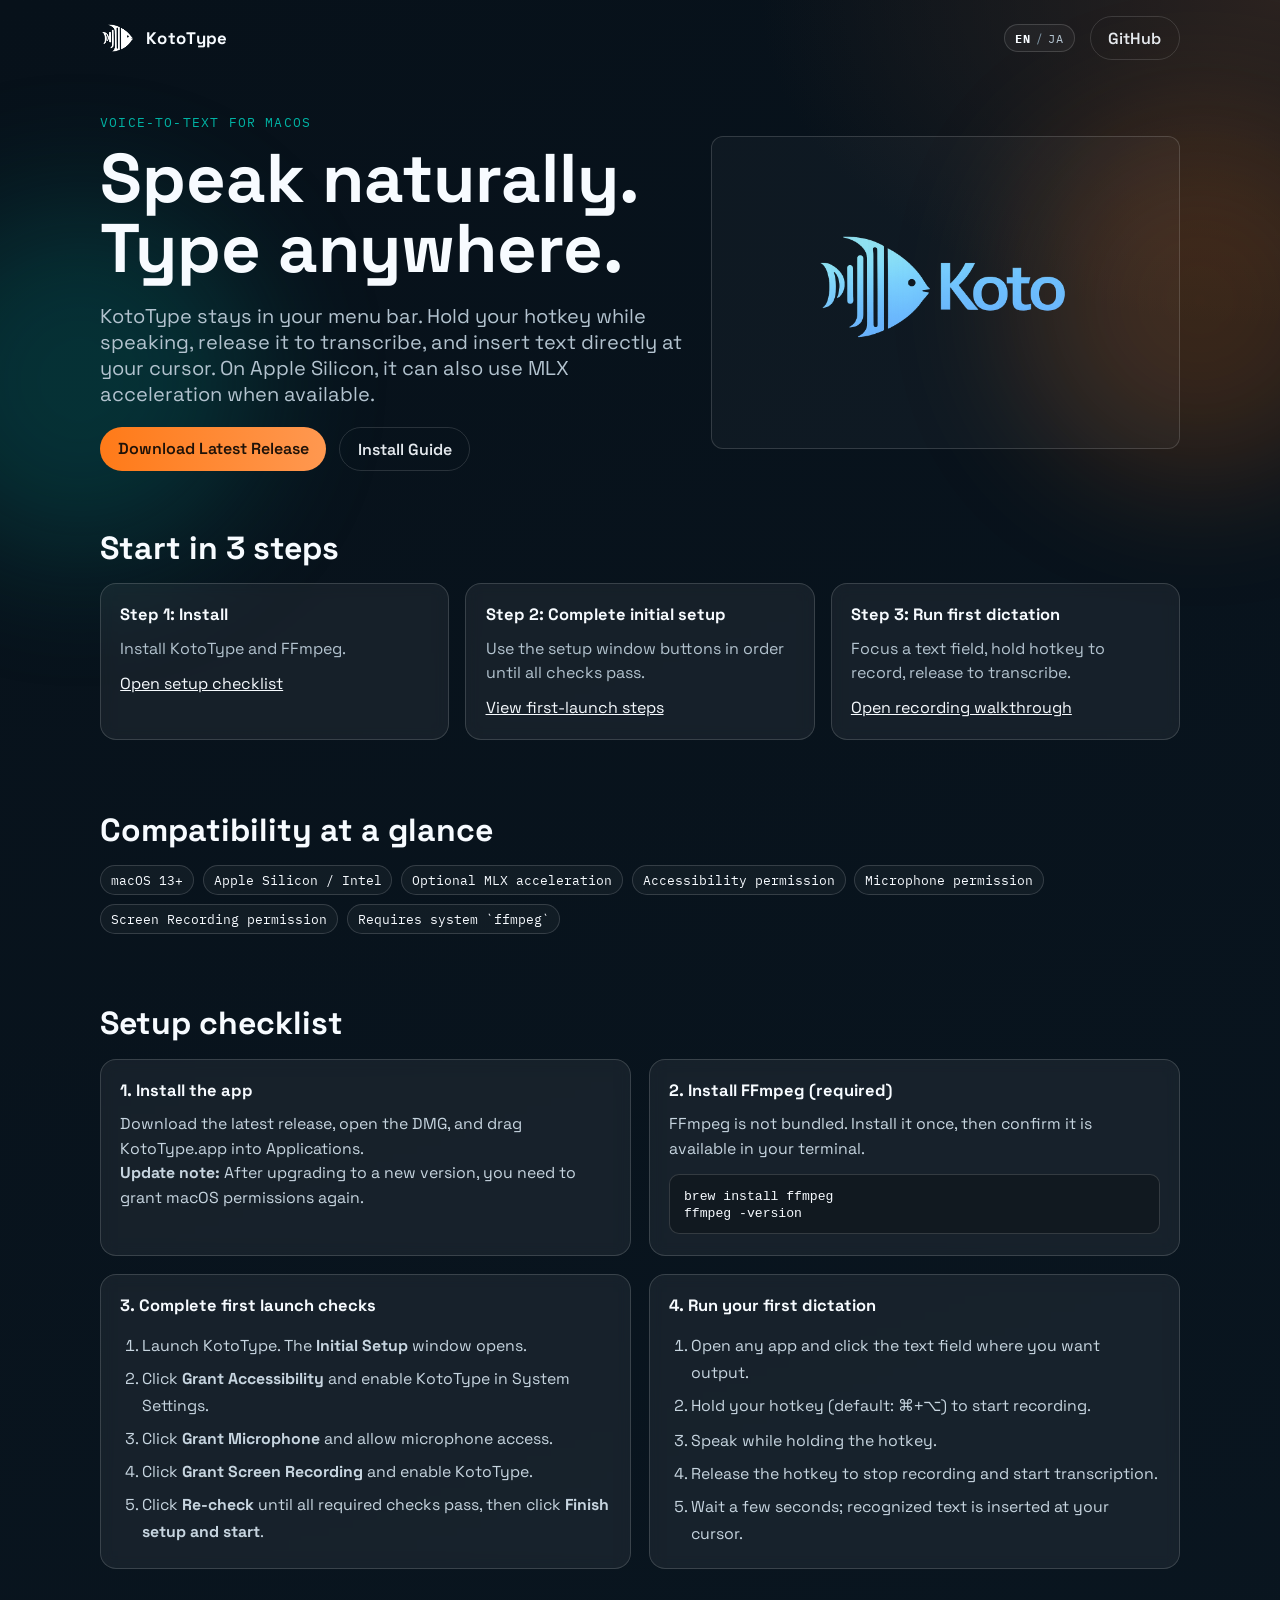
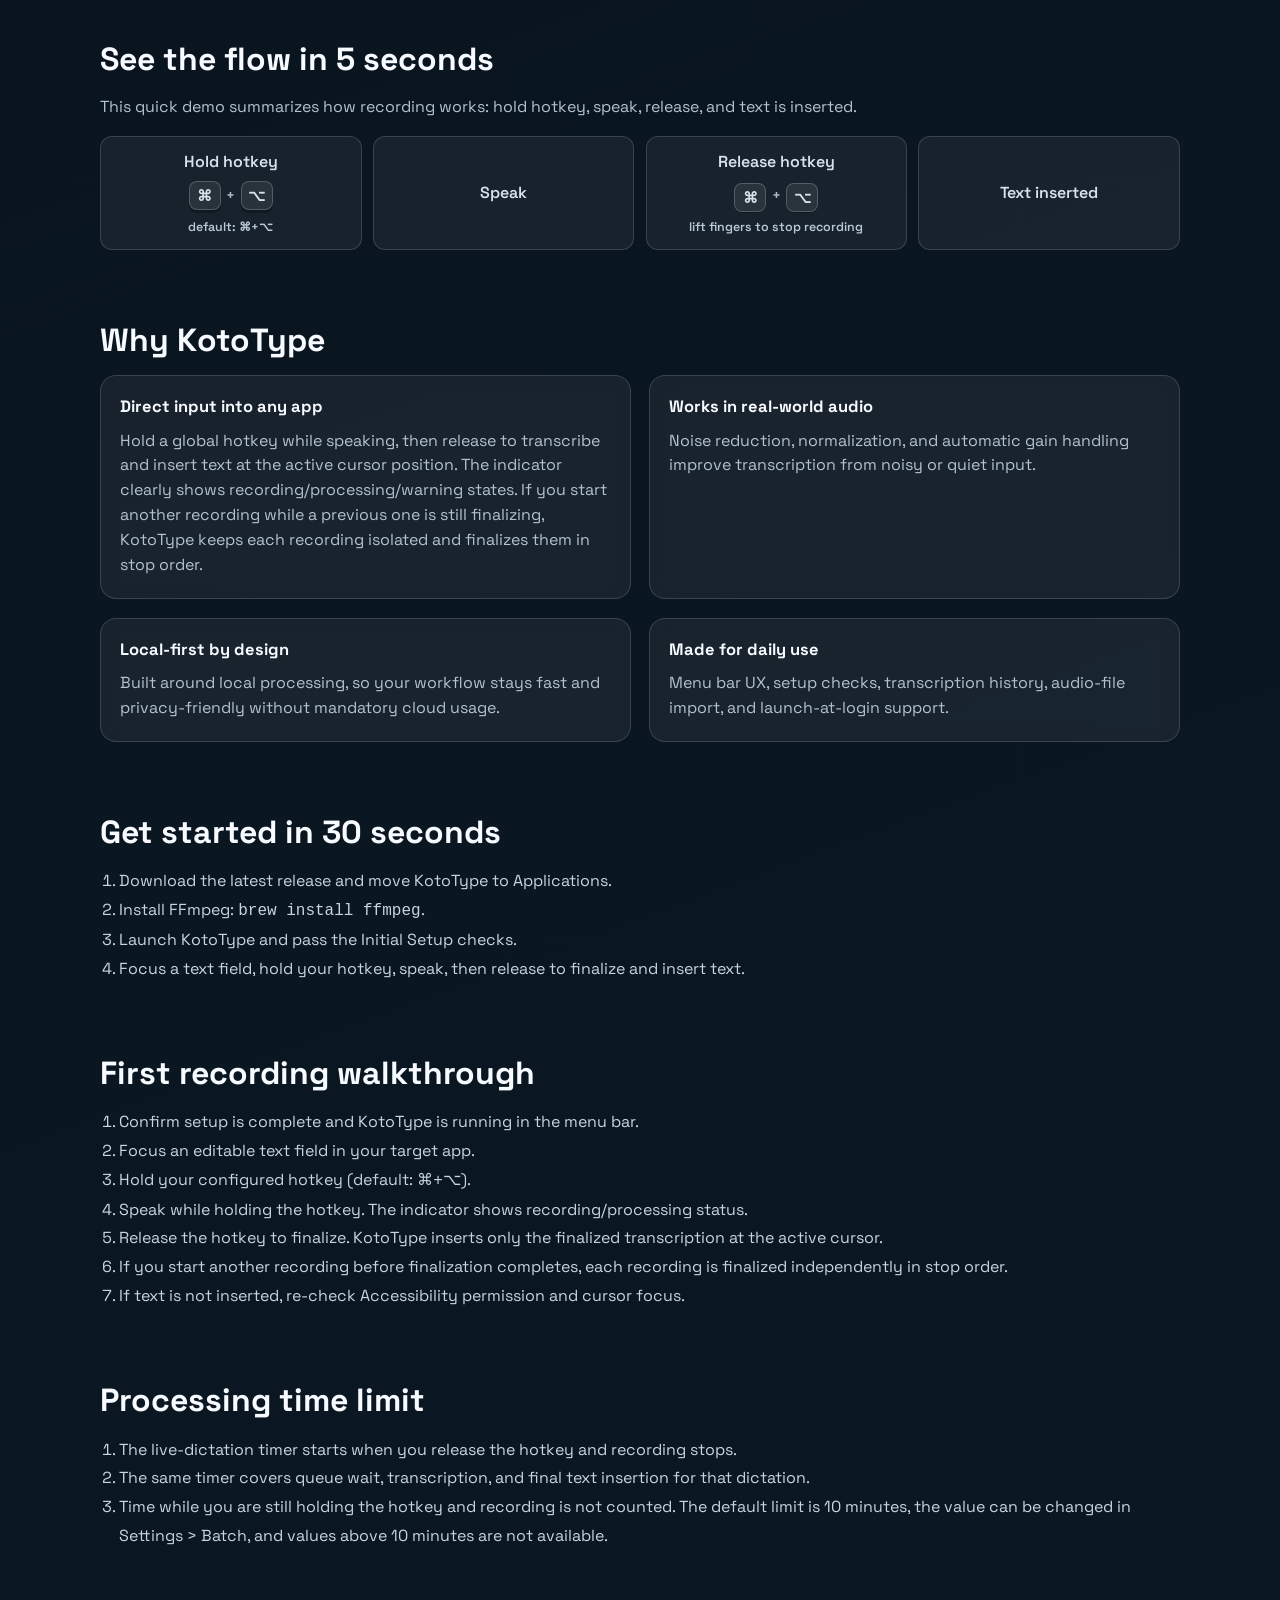
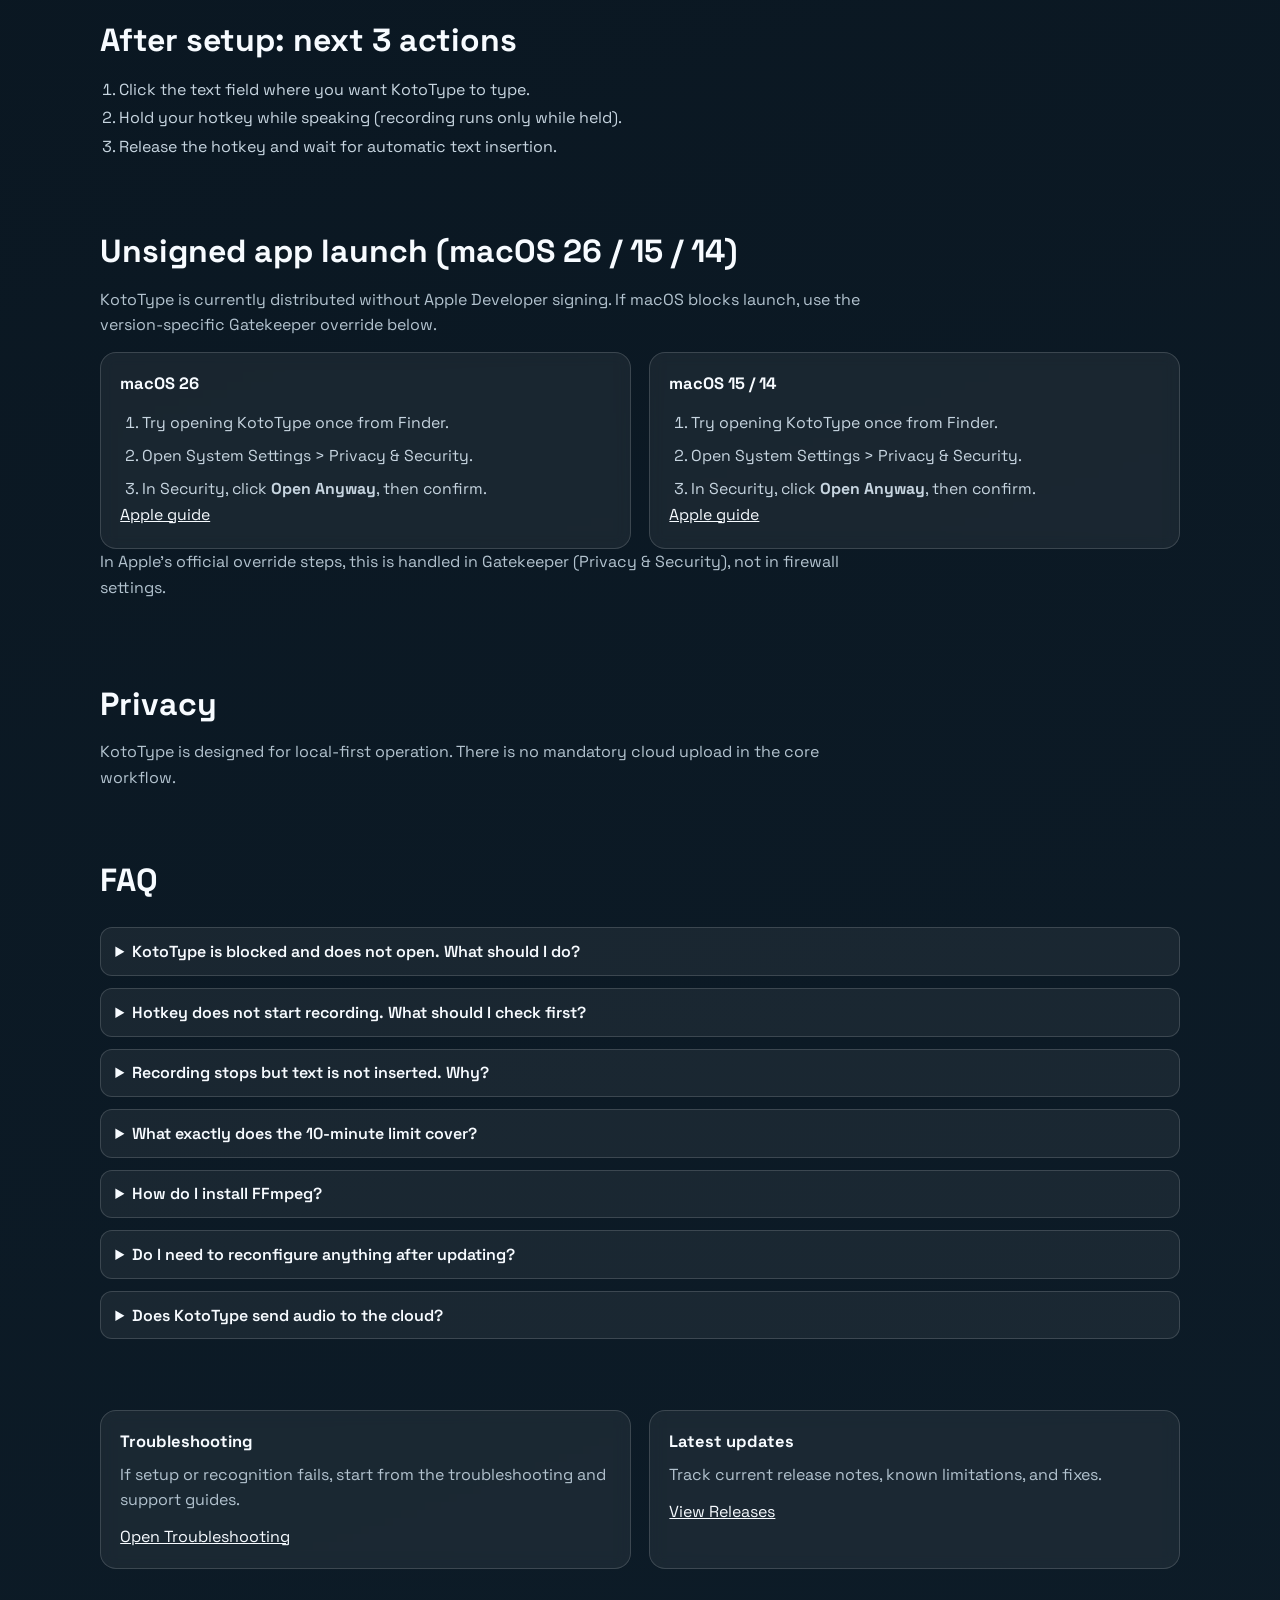
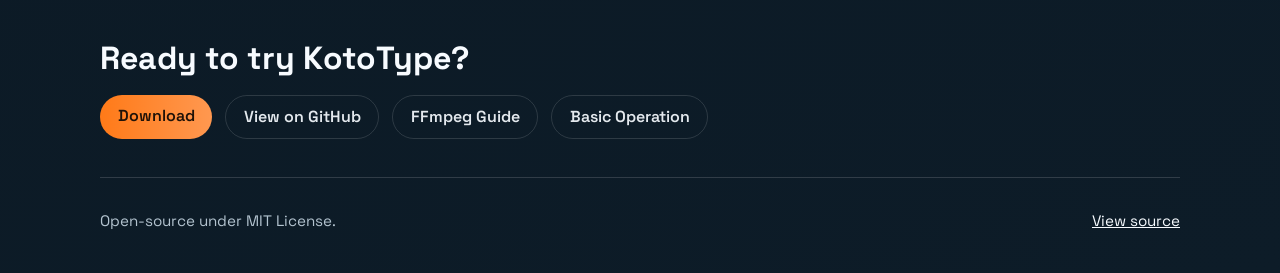
==== commit 6b8057fa: "docs: note optional MLX acceleration Update the README and site copy to mention that KotoType can us" ====
--- a/docs/index.html
+++ b/docs/index.html
@@ -98,7 +98,7 @@
       <img class="logo" src="./assets/icon-light.png" alt="KotoType icon" />
       <span class="brand">KotoType</span>
       <nav class="lang-switch" aria-label="Language switcher">
-        <a class="lang-link active" href="./en/index.html" lang="en" aria-current="page">EN</a>
+        <a class="lang-link active" href="./" lang="en" aria-current="page">EN</a>
         <span class="lang-divider" aria-hidden="true">/</span>
         <a class="lang-link" href="./ja/index.html" lang="ja">JA</a>
       </nav>
@@ -112,6 +112,7 @@
           <h1>Speak naturally. Type anywhere.</h1>
           <p class="lead">
             KotoType stays in your menu bar. Hold your hotkey while speaking, release it to transcribe, and insert text directly at your cursor.
+            On Apple Silicon, it can also use MLX acceleration when available.
           </p>
           <div class="hero-actions">
             <a class="btn btn-primary" href="https://github.com/ymuichiro/koto-type/releases/latest" target="_blank" rel="noreferrer">Download Latest Release</a>
@@ -147,6 +148,7 @@
         <div class="chip-row">
           <span class="chip">macOS 13+</span>
           <span class="chip">Apple Silicon / Intel</span>
+          <span class="chip">Optional MLX acceleration</span>
           <span class="chip">Accessibility permission</span>
           <span class="chip">Microphone permission</span>
           <span class="chip">Screen Recording permission</span>
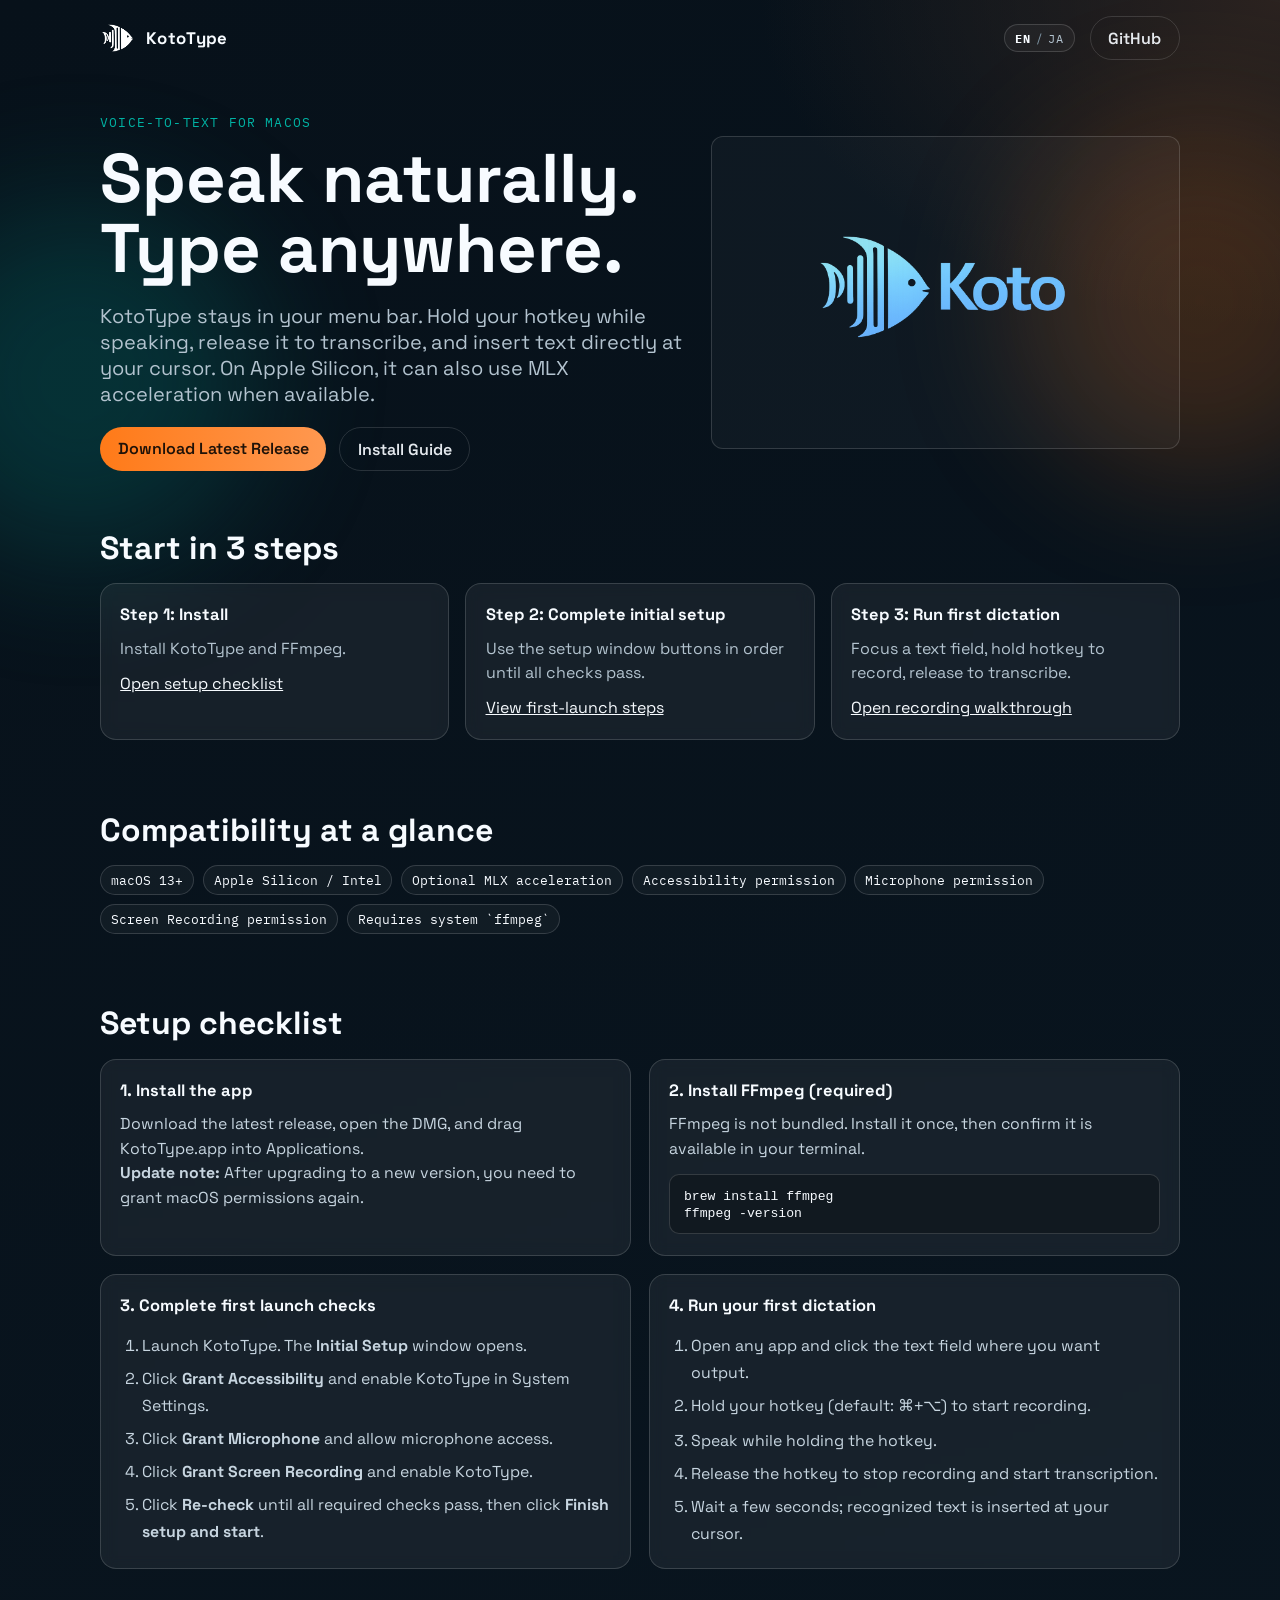
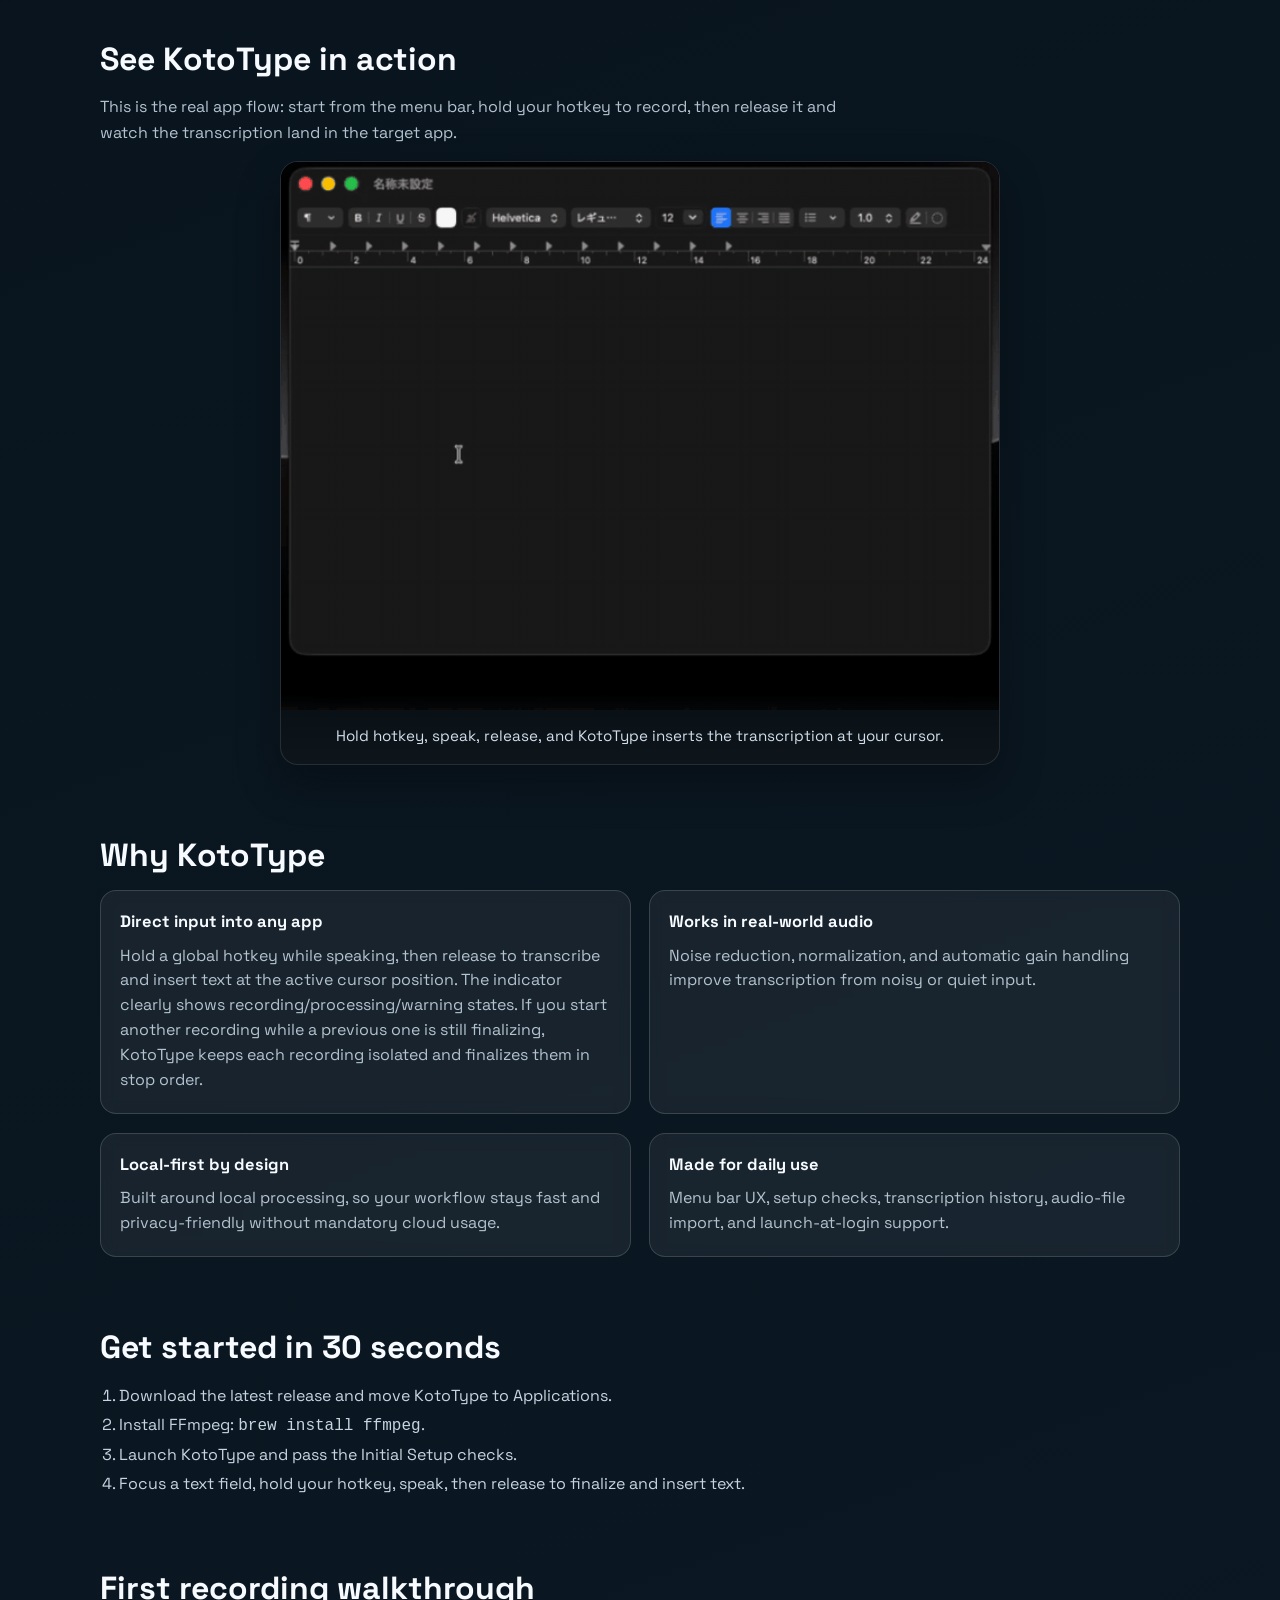
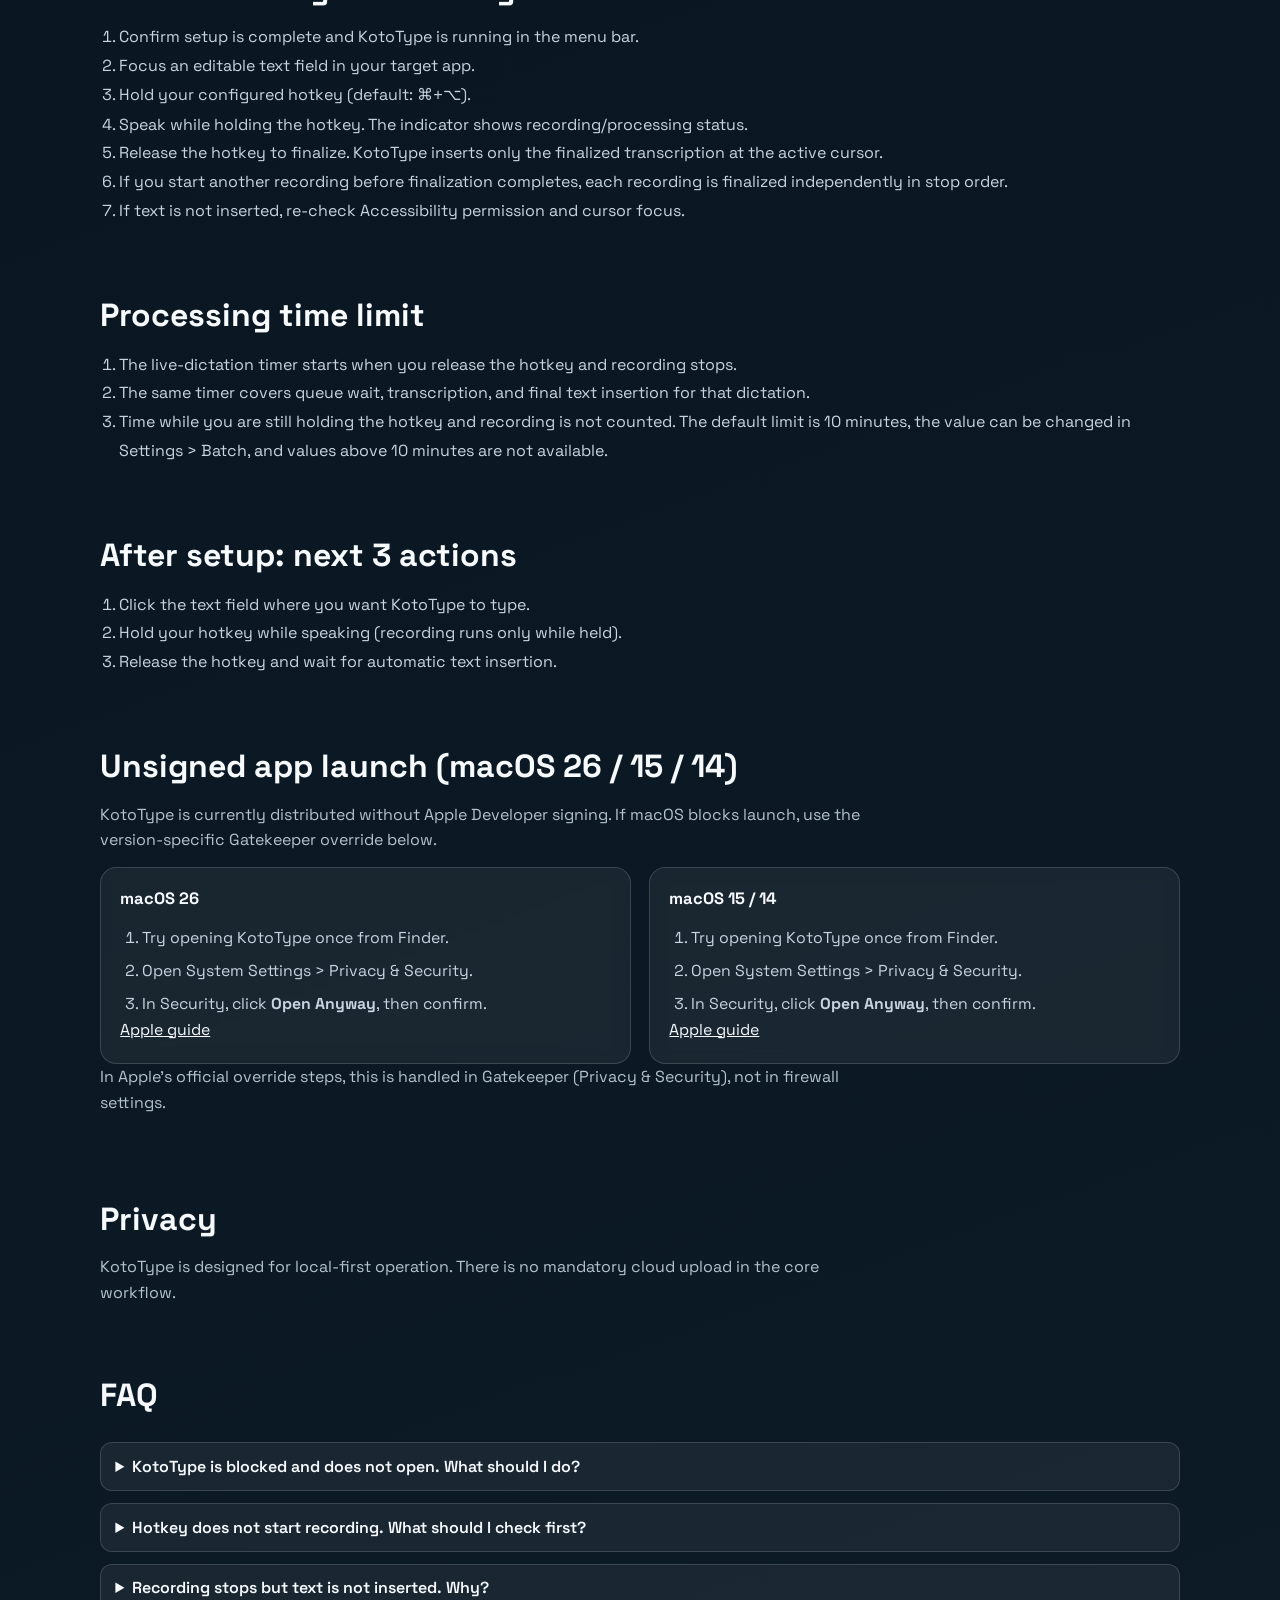
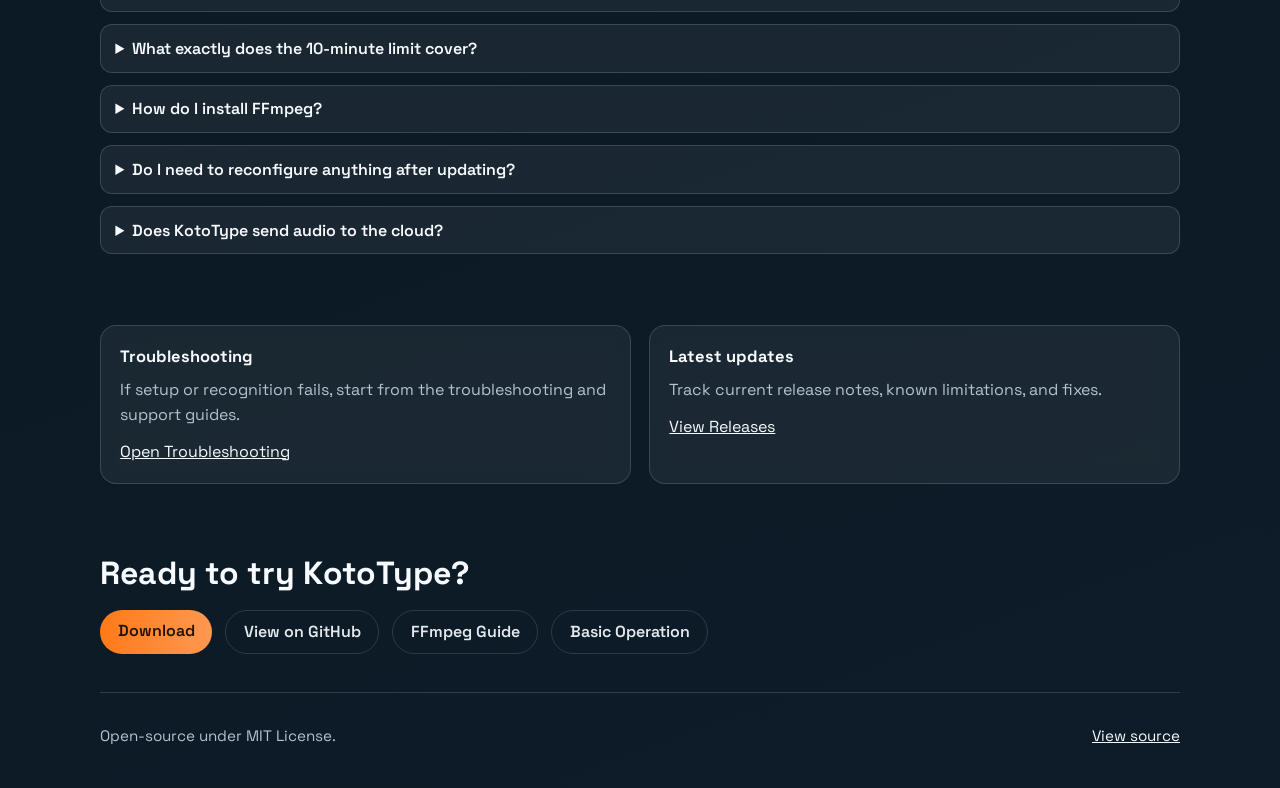
==== commit 182aa895: "feat: add demo gif and side-aware hotkeys - generate a reusable demo GIF and embed it in the README " ====
--- a/docs/index.html
+++ b/docs/index.html
@@ -194,32 +194,23 @@
       </section>
 
       <section class="demo reveal">
-        <h2>See the flow in 5 seconds</h2>
+        <h2>See KotoType in action</h2>
         <p class="section-copy">
-          This quick demo summarizes how recording works: hold hotkey, speak, release, and text is inserted.
+          This is the real app flow: start from the menu bar, hold your hotkey to record, then release it and watch the transcription land in the target app.
         </p>
-        <div class="demo-strip" aria-label="Quick visual walkthrough">
-          <div class="demo-step demo-step-hold">
-            <span class="demo-step-label">Hold hotkey</span>
-            <span class="hotkey-visual" aria-hidden="true">
-              <span class="keycap">⌘</span>
-              <span class="key-plus">+</span>
-              <span class="keycap">⌥</span>
-            </span>
-            <span class="demo-step-sub">default: ⌘+⌥</span>
-          </div>
-          <div class="demo-step">Speak</div>
-          <div class="demo-step demo-step-release">
-            <span class="demo-step-label">Release hotkey</span>
-            <span class="hotkey-visual" aria-hidden="true">
-              <span class="keycap">⌘</span>
-              <span class="key-plus">+</span>
-              <span class="keycap">⌥</span>
-            </span>
-            <span class="demo-step-sub">lift fingers to stop recording</span>
-          </div>
-          <div class="demo-step">Text inserted</div>
-        </div>
+        <figure class="demo-frame">
+          <img
+            class="demo-gif"
+            src="./assets/koto-type-demo.gif"
+            alt="Animated demo showing KotoType recording from the menu bar and inserting transcribed text into a macOS text field."
+            width="640"
+            height="488"
+            loading="lazy"
+          />
+          <figcaption class="demo-caption">
+            Hold hotkey, speak, release, and KotoType inserts the transcription at your cursor.
+          </figcaption>
+        </figure>
       </section>
 
       <section class="strengths">
--- a/docs/styles.css
+++ b/docs/styles.css
@@ -297,166 +297,30 @@
   line-height: 1.8;
 }
 
-.demo-strip {
-  margin-top: 1rem;
-  display: grid;
-  grid-template-columns: repeat(4, minmax(0, 1fr));
-  gap: 0.7rem;
-}
-
-.demo-step {
-  border: 1px solid var(--card-border);
-  border-radius: 12px;
-  background: var(--card);
-  padding: 0.9rem 0.8rem;
+.demo-frame {
+  width: min(100%, 720px);
+  margin: 1rem auto 0;
+  border: 1px solid var(--card-border);
+  border-radius: 18px;
+  overflow: hidden;
+  background: rgba(2, 8, 14, 0.9);
+  box-shadow: 0 18px 44px rgba(0, 0, 0, 0.28);
+}
+
+.demo-gif {
+  display: block;
+  width: 100%;
+  height: auto;
+  background: #050b11;
+}
+
+.demo-caption {
+  padding: 0.9rem 1rem 1rem;
+  color: #d2deea;
   text-align: center;
-  font-weight: 600;
-  display: flex;
-  flex-direction: column;
-  align-items: center;
-  justify-content: center;
-  gap: 0.45rem;
-  color: #d6e2ec;
-  animation: demoPulse 6s ease-in-out infinite;
-}
-
-.demo-step-label {
-  font-weight: 600;
-}
-
-.demo-step-sub {
-  font-size: 0.78rem;
-  color: #b8c8d4;
-}
-
-.hotkey-visual {
-  position: relative;
-  display: inline-flex;
-  align-items: center;
-  gap: 0.35rem;
-  padding: 0.12rem 0;
-}
-
-.keycap {
-  min-width: 2rem;
-  height: 1.8rem;
-  display: grid;
-  place-items: center;
-  border-radius: 8px;
-  border: 1px solid rgba(255, 255, 255, 0.2);
-  background: rgba(255, 255, 255, 0.08);
-  box-shadow: 0 3px 0 rgba(0, 0, 0, 0.28);
-  font-family: "IBM Plex Mono", "SF Mono", Menlo, monospace;
-  font-size: 0.92rem;
-}
-
-.key-plus {
-  color: #a9bcc8;
-  font-size: 0.9rem;
-}
-
-.demo-step-hold .keycap {
-  animation: holdKeysPress 6s ease-in-out infinite;
-}
-
-.demo-step-release .keycap {
-  transform: translateY(2px);
-  box-shadow: 0 1px 0 rgba(0, 0, 0, 0.25);
-  animation: releaseKeysUp 6s ease-in-out infinite;
-  animation-delay: 3s;
-}
-
-.demo-step-release .hotkey-visual::after {
-  content: "";
-  position: absolute;
-  inset: -0.3rem;
-  border-radius: 10px;
-  border: 1px solid rgba(255, 122, 24, 0.55);
-  opacity: 0;
-  animation: releaseRing 6s ease-out infinite;
-  animation-delay: 3s;
-}
-
-.demo-step:nth-child(1) {
-  animation-delay: 0s;
-}
-
-.demo-step:nth-child(2) {
-  animation-delay: 1.5s;
-}
-
-.demo-step:nth-child(3) {
-  animation-delay: 3s;
-}
-
-.demo-step:nth-child(4) {
-  animation-delay: 4.5s;
-}
-
-@keyframes demoPulse {
-  0%,
-  75%,
-  100% {
-    transform: translateY(0);
-    border-color: var(--card-border);
-    box-shadow: none;
-  }
-  18% {
-    transform: translateY(-2px);
-    border-color: rgba(255, 122, 24, 0.7);
-    box-shadow: 0 0 0 2px rgba(255, 122, 24, 0.17);
-  }
-}
-
-@keyframes holdKeysPress {
-  0%,
-  75%,
-  100% {
-    transform: translateY(0);
-    box-shadow: 0 3px 0 rgba(0, 0, 0, 0.28);
-    background: rgba(255, 255, 255, 0.08);
-  }
-  18%,
-  30% {
-    transform: translateY(2px);
-    box-shadow: 0 1px 0 rgba(0, 0, 0, 0.2);
-    background: rgba(0, 179, 164, 0.15);
-  }
-}
-
-@keyframes releaseKeysUp {
-  0%,
-  12%,
-  100% {
-    transform: translateY(2px);
-    box-shadow: 0 1px 0 rgba(0, 0, 0, 0.25);
-    background: rgba(255, 255, 255, 0.08);
-  }
-  20% {
-    transform: translateY(-4px);
-    box-shadow: 0 5px 0 rgba(0, 0, 0, 0.3);
-    background: rgba(255, 122, 24, 0.18);
-  }
-  28% {
-    transform: translateY(0);
-    box-shadow: 0 3px 0 rgba(0, 0, 0, 0.24);
-  }
-}
-
-@keyframes releaseRing {
-  0%,
-  14%,
-  100% {
-    opacity: 0;
-    transform: scale(0.9);
-  }
-  22% {
-    opacity: 0.7;
-  }
-  36% {
-    opacity: 0;
-    transform: scale(1.18);
-  }
+  line-height: 1.6;
+  font-size: 0.95rem;
+  background: linear-gradient(180deg, rgba(255, 255, 255, 0.03) 0%, rgba(255, 255, 255, 0.05) 100%);
 }
 
 .chip-row {
@@ -588,10 +452,6 @@
     grid-template-columns: 1fr;
   }
 
-  .demo-strip {
-    grid-template-columns: 1fr 1fr;
-  }
-
   .support-grid {
     grid-template-columns: 1fr;
   }
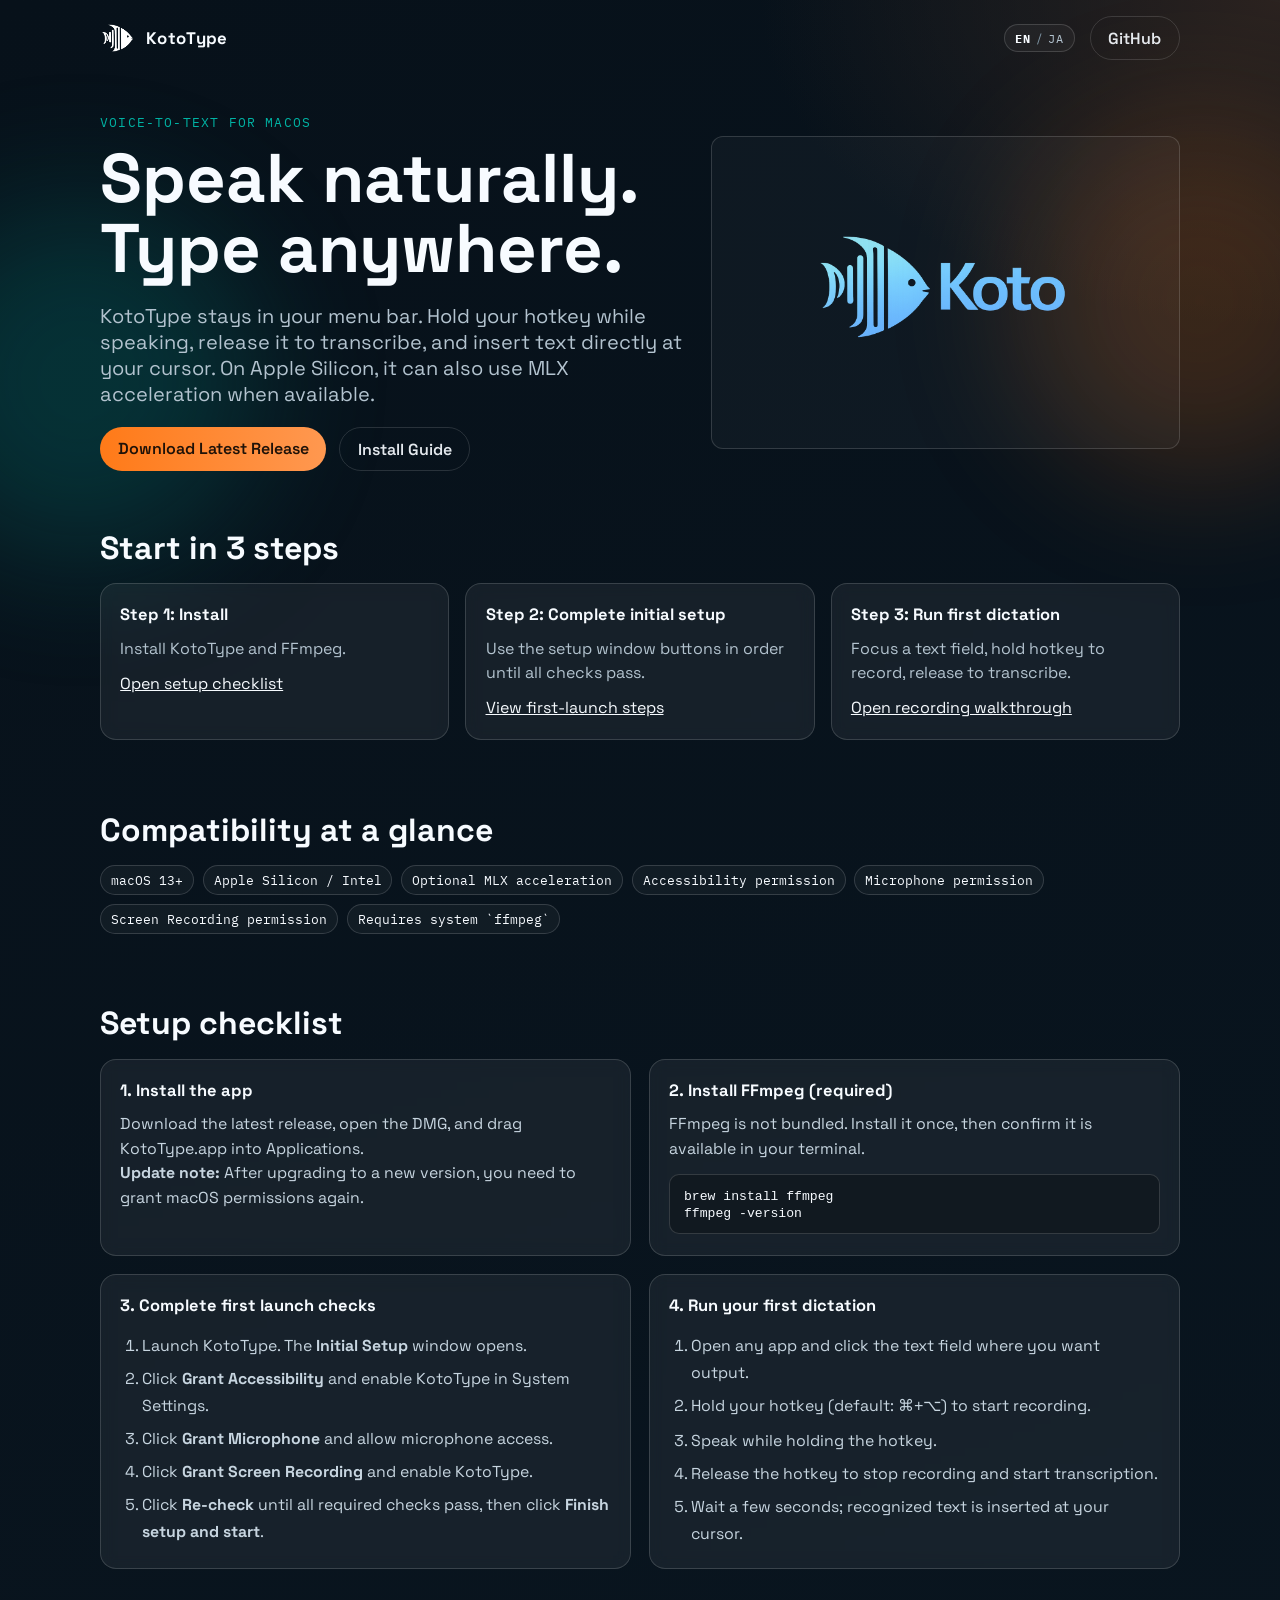
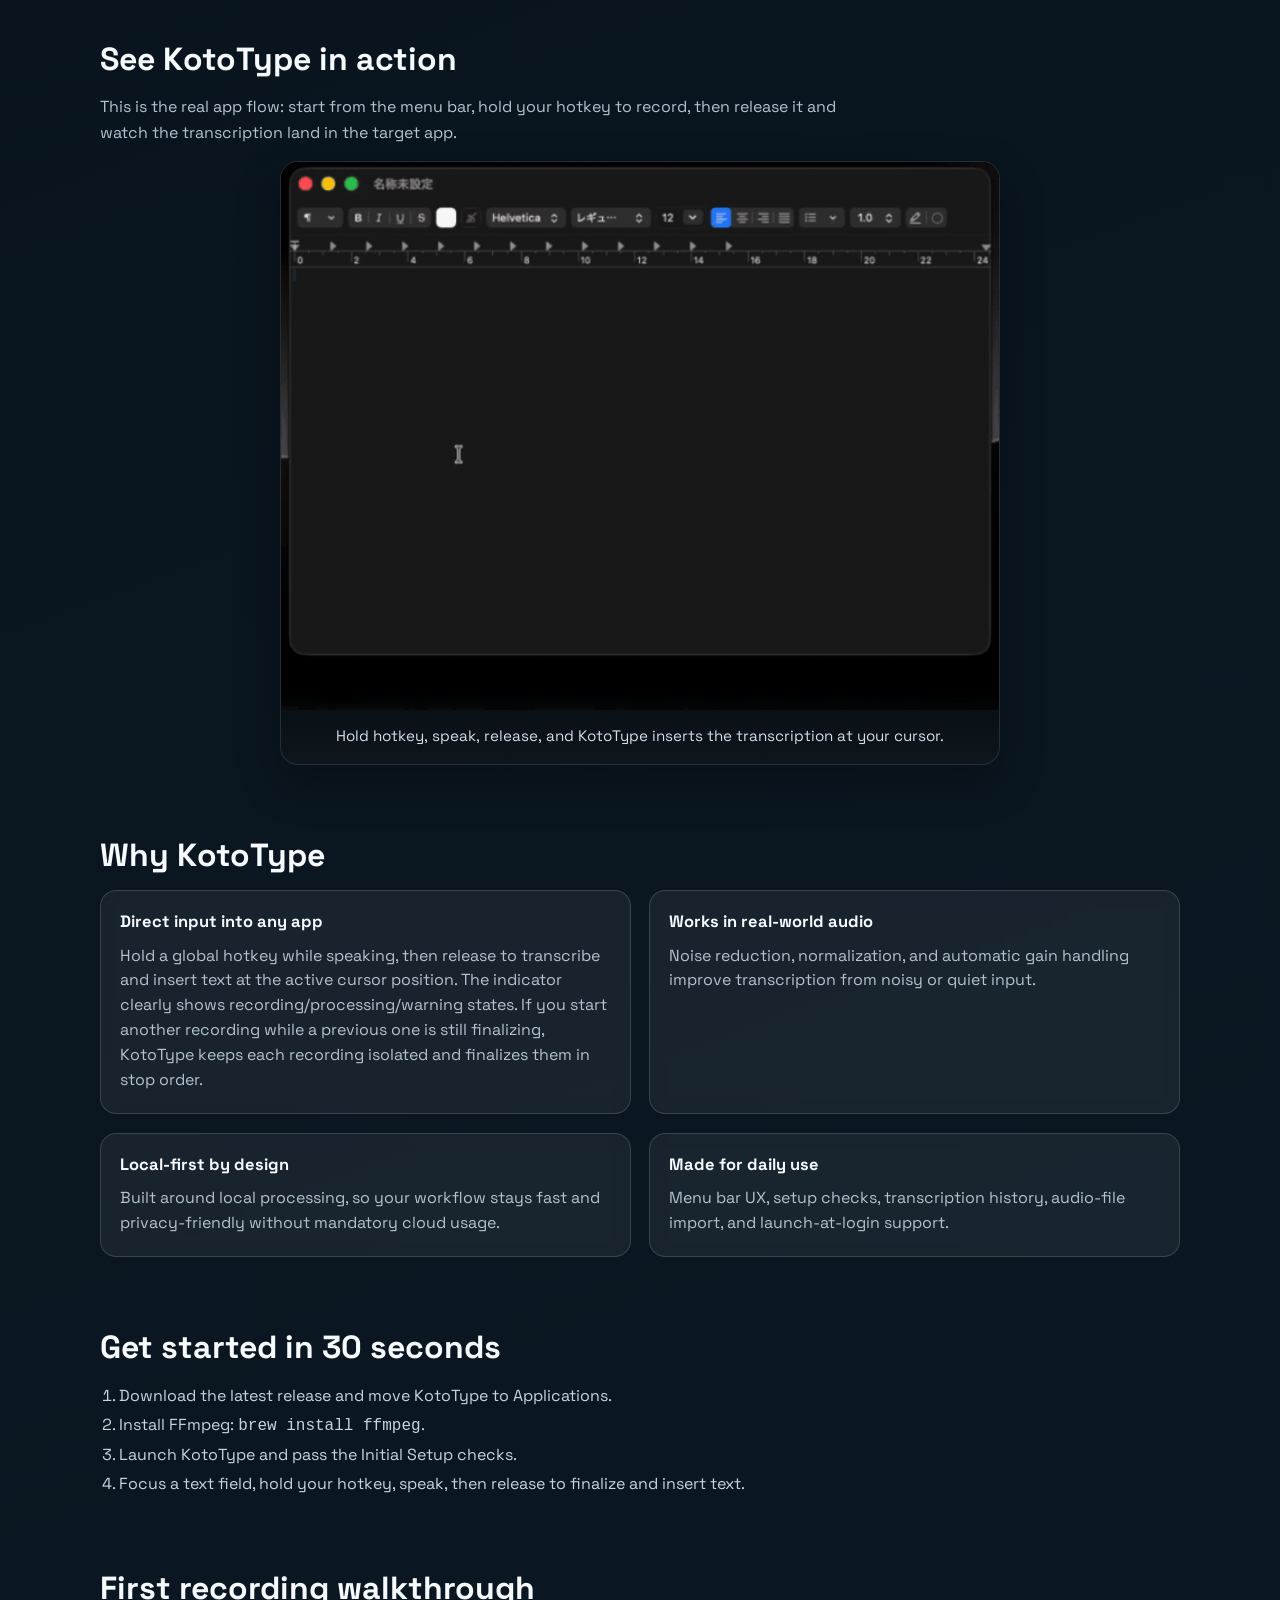
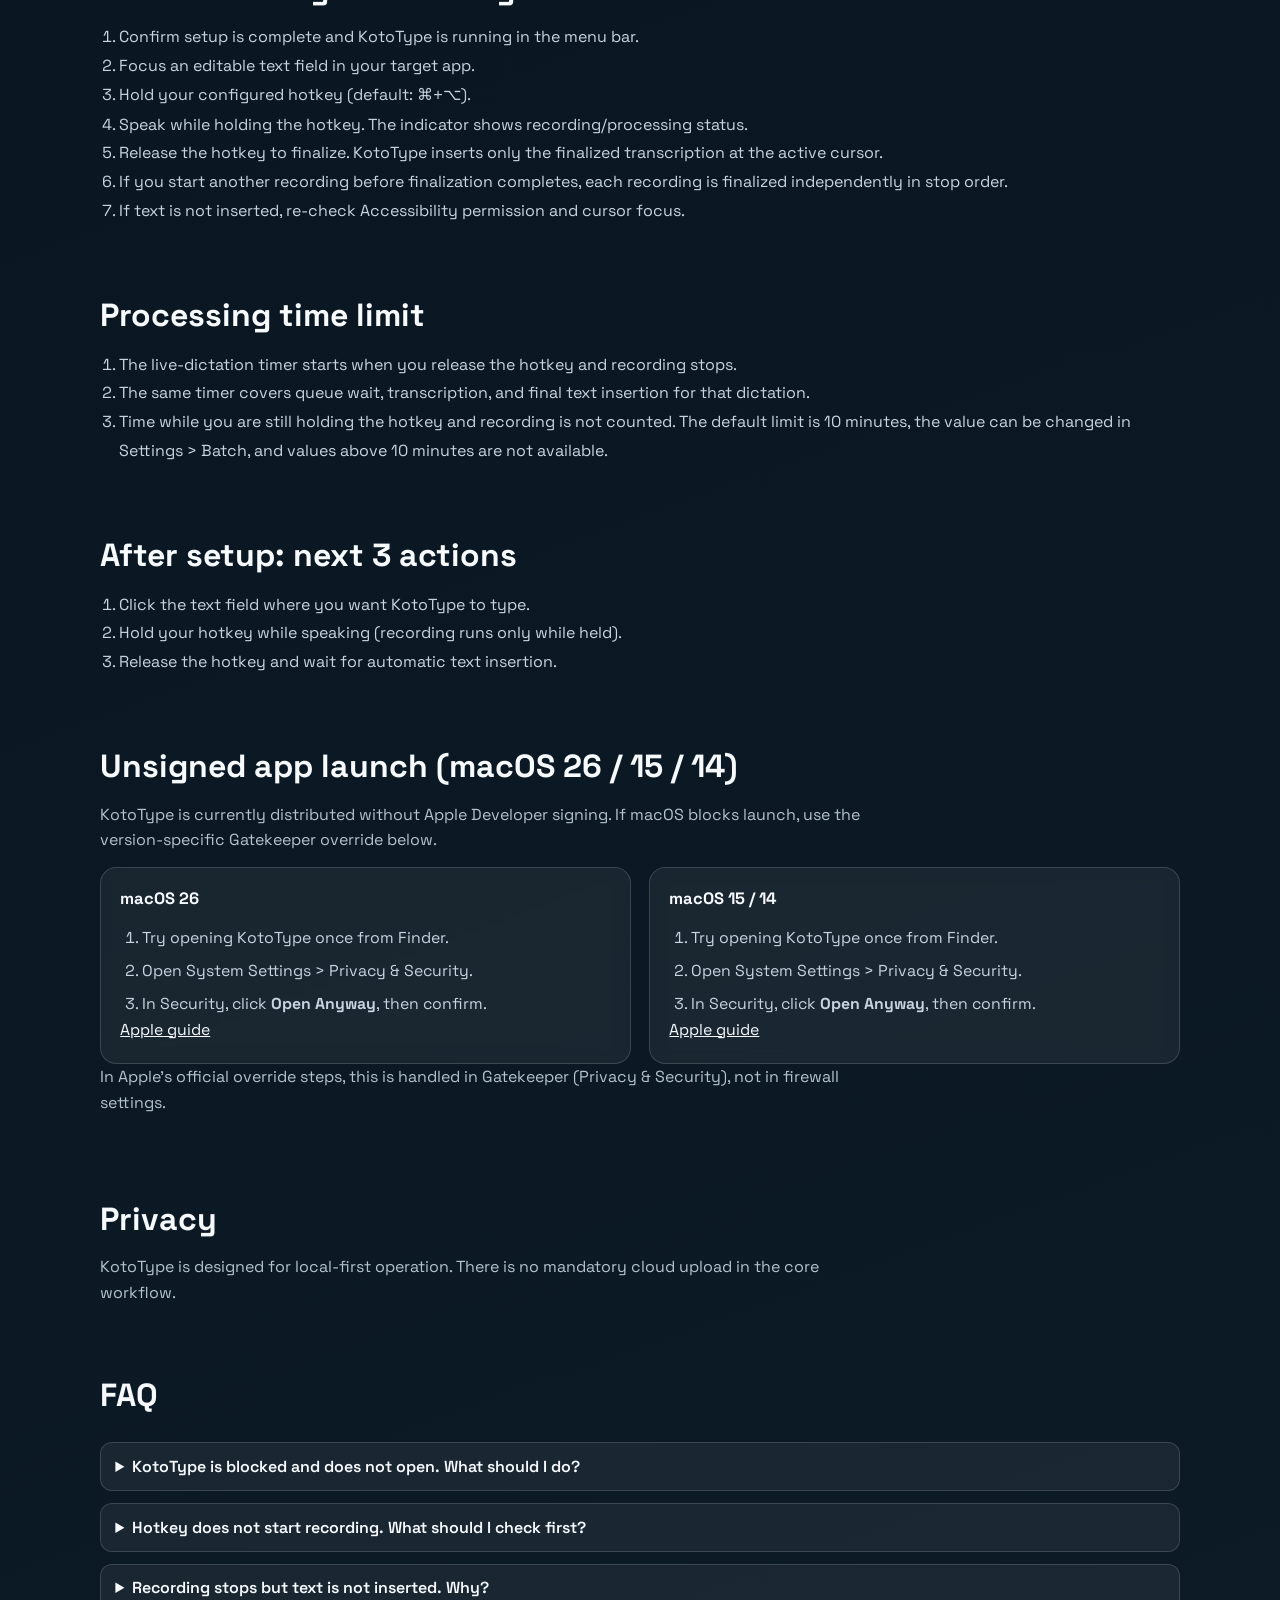
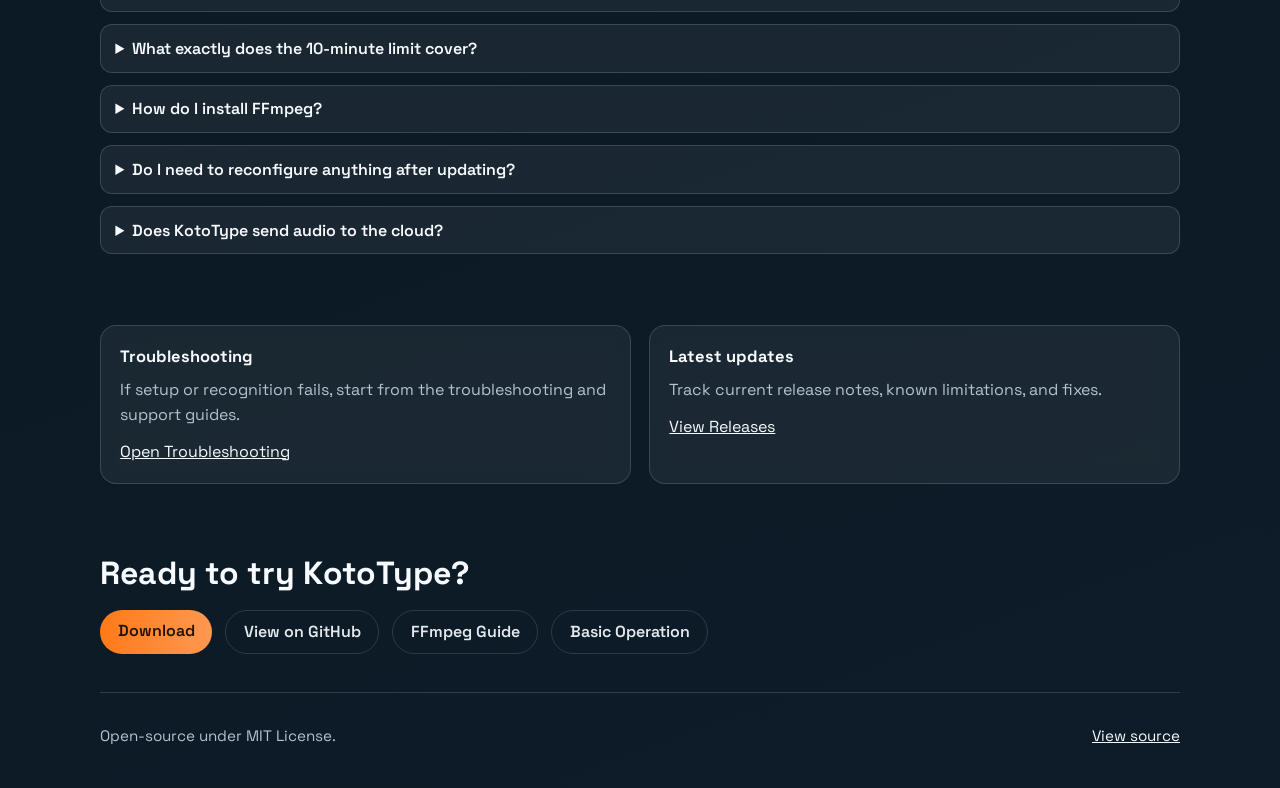
==== commit 3d35b939: "feat: update metadata and improve language navigation in HTML files" ====
--- a/docs/index.html
+++ b/docs/index.html
@@ -18,7 +18,7 @@
     <link
       rel="alternate"
       hreflang="en"
-      href="https://koto-type.notelligent.app/"
+      href="https://koto-type.notelligent.app/en/index.html"
     />
     <link
       rel="alternate"
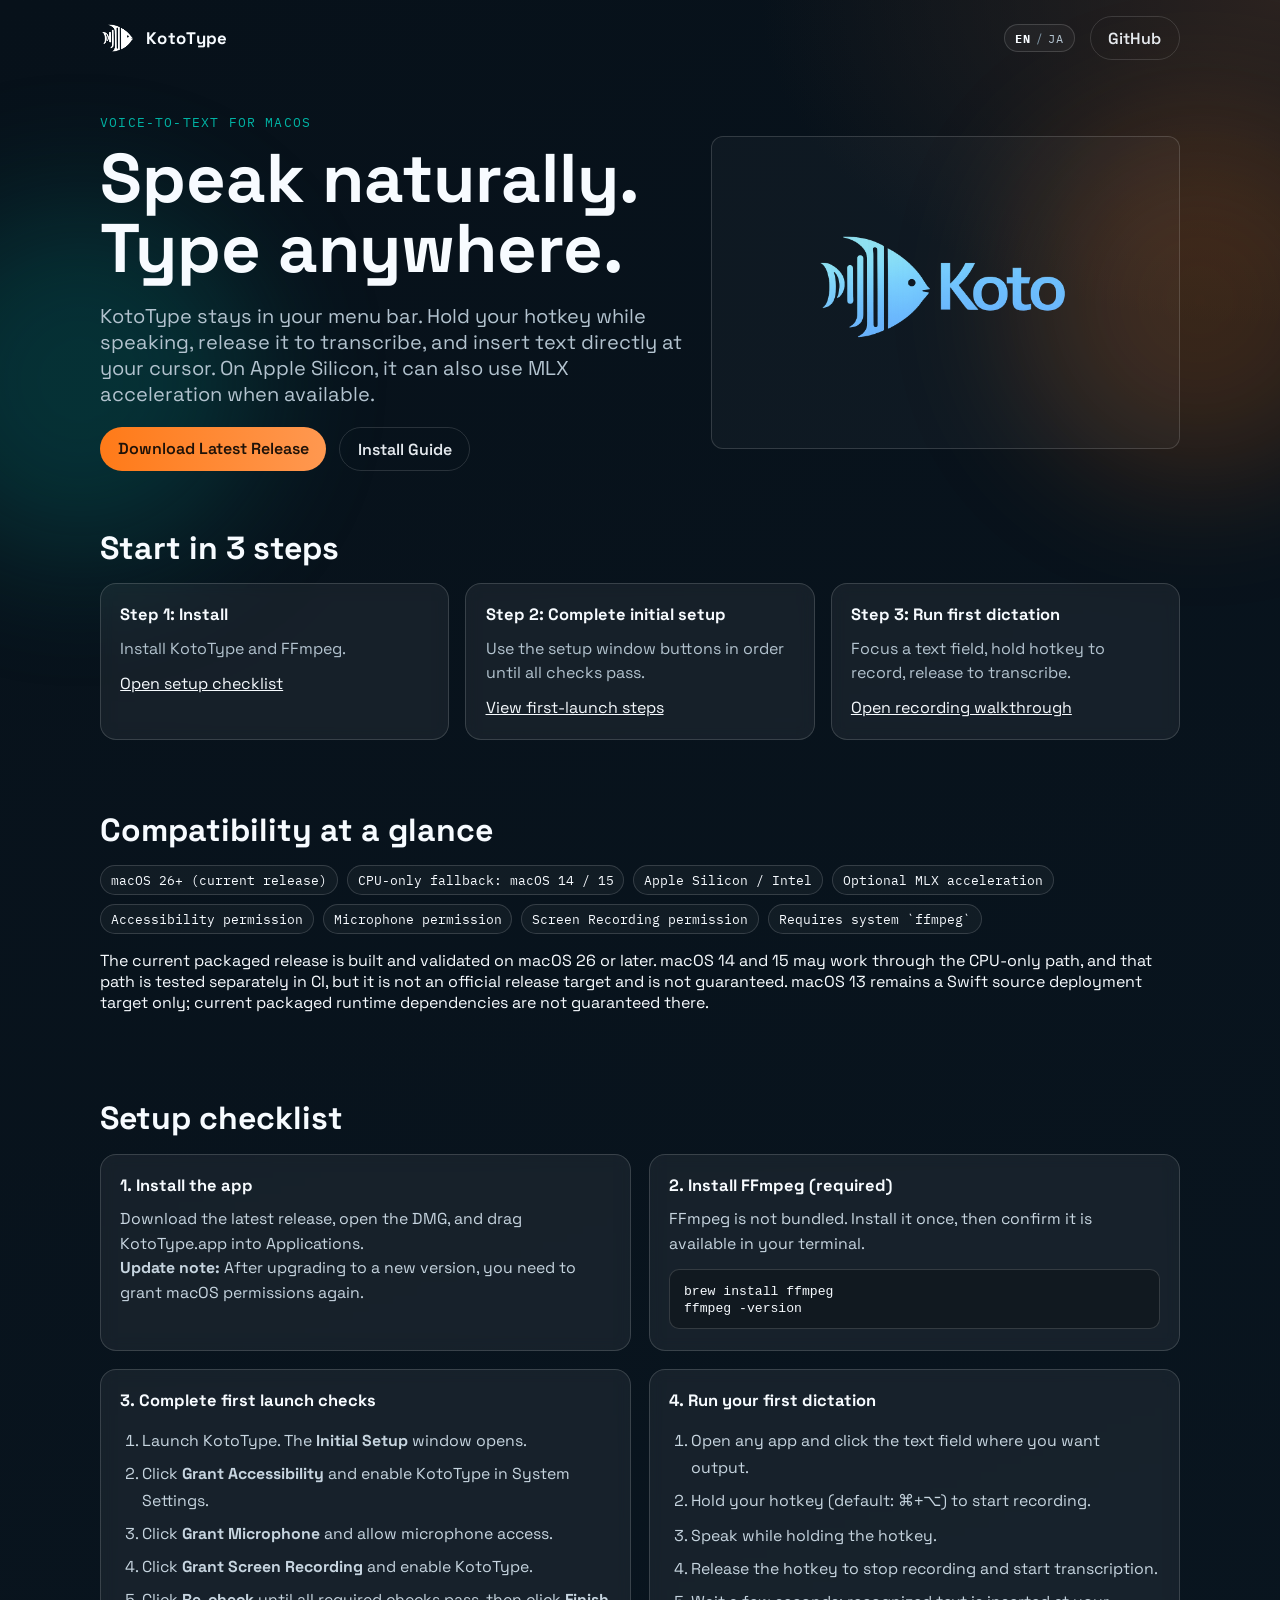
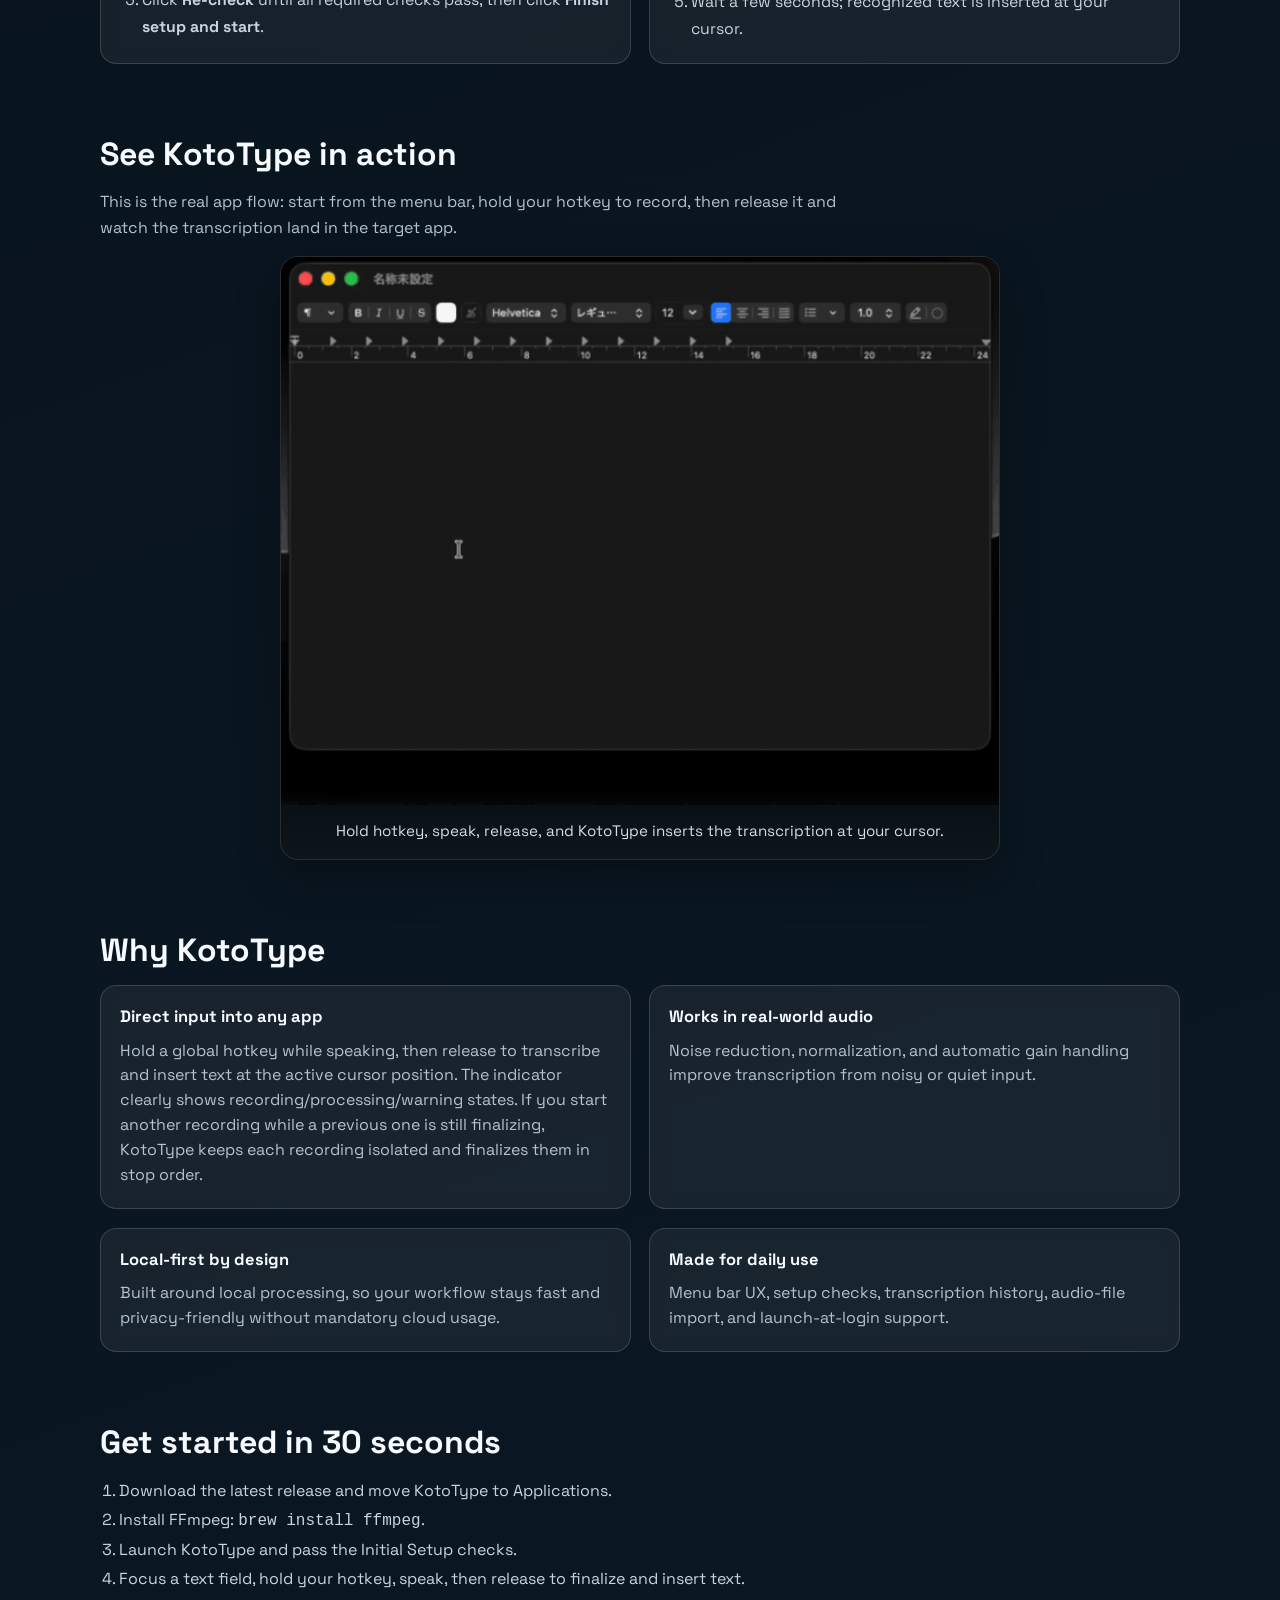
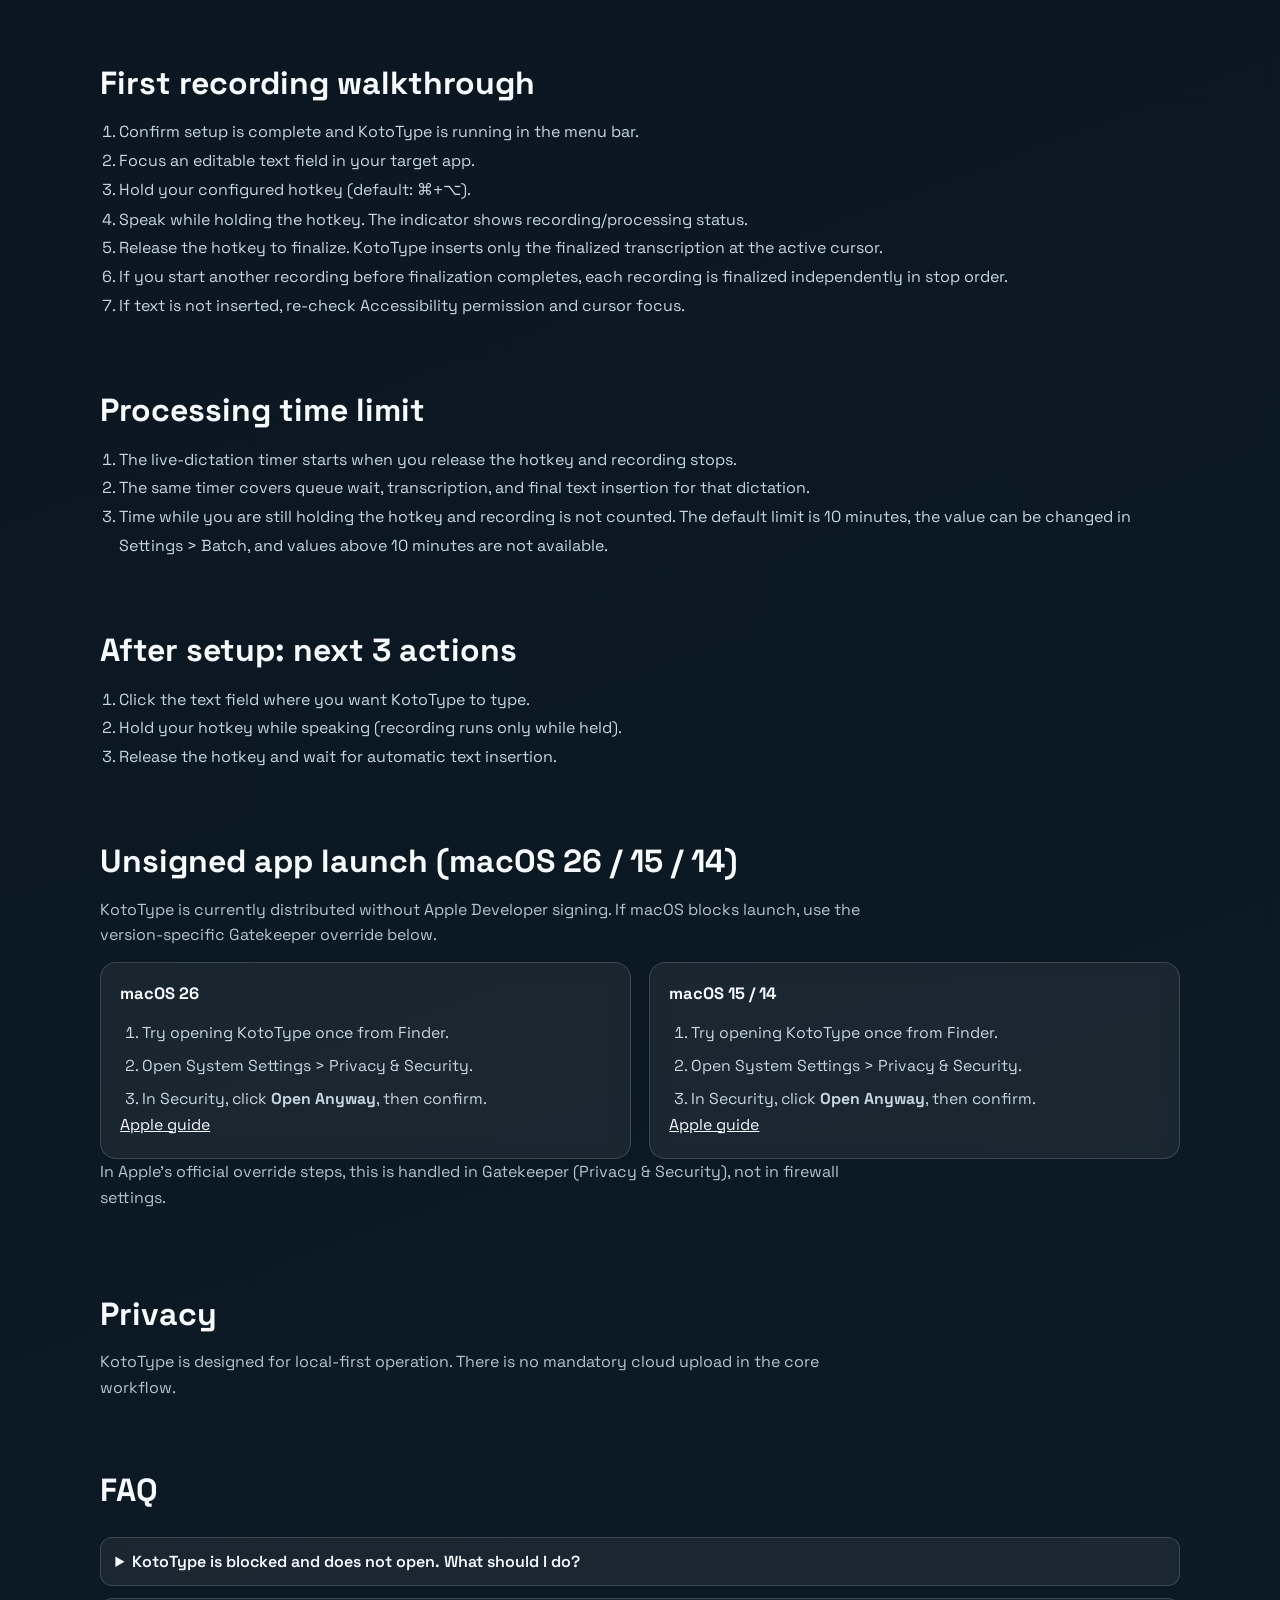
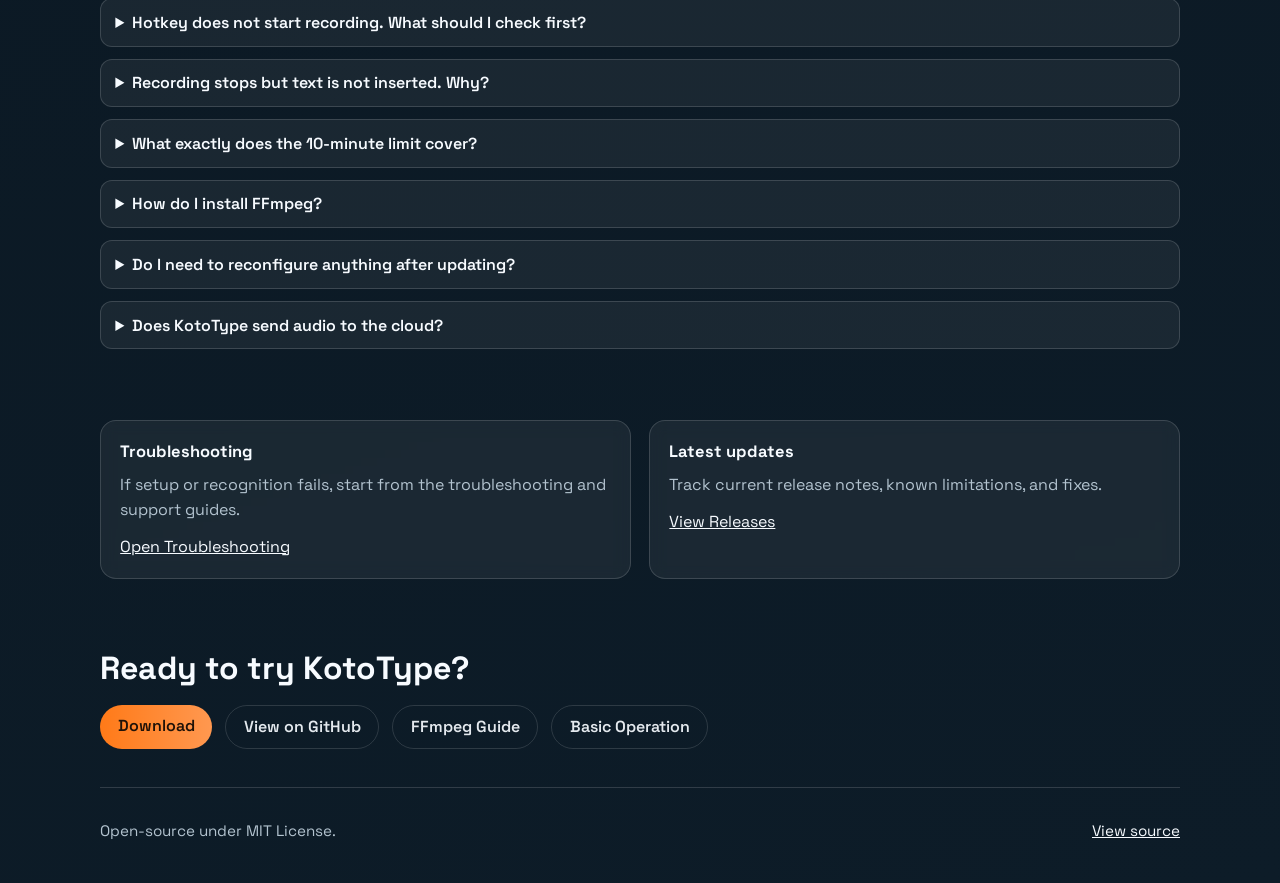
==== commit fbf724d7: "docs: align public macOS support policy" ====
--- a/docs/index.html
+++ b/docs/index.html
@@ -146,7 +146,8 @@
       <section class="compat reveal">
         <h2>Compatibility at a glance</h2>
         <div class="chip-row">
-          <span class="chip">macOS 13+</span>
+          <span class="chip">macOS 26+ (current release)</span>
+          <span class="chip">CPU-only fallback: macOS 14 / 15</span>
           <span class="chip">Apple Silicon / Intel</span>
           <span class="chip">Optional MLX acceleration</span>
           <span class="chip">Accessibility permission</span>
@@ -154,6 +155,7 @@
           <span class="chip">Screen Recording permission</span>
           <span class="chip">Requires system `ffmpeg`</span>
         </div>
+        <p>The current packaged release is built and validated on macOS 26 or later. macOS 14 and 15 may work through the CPU-only path, and that path is tested separately in CI, but it is not an official release target and is not guaranteed. macOS 13 remains a Swift source deployment target only; current packaged runtime dependencies are not guaranteed there.</p>
       </section>
 
       <section class="setup reveal" id="setup-checklist">
